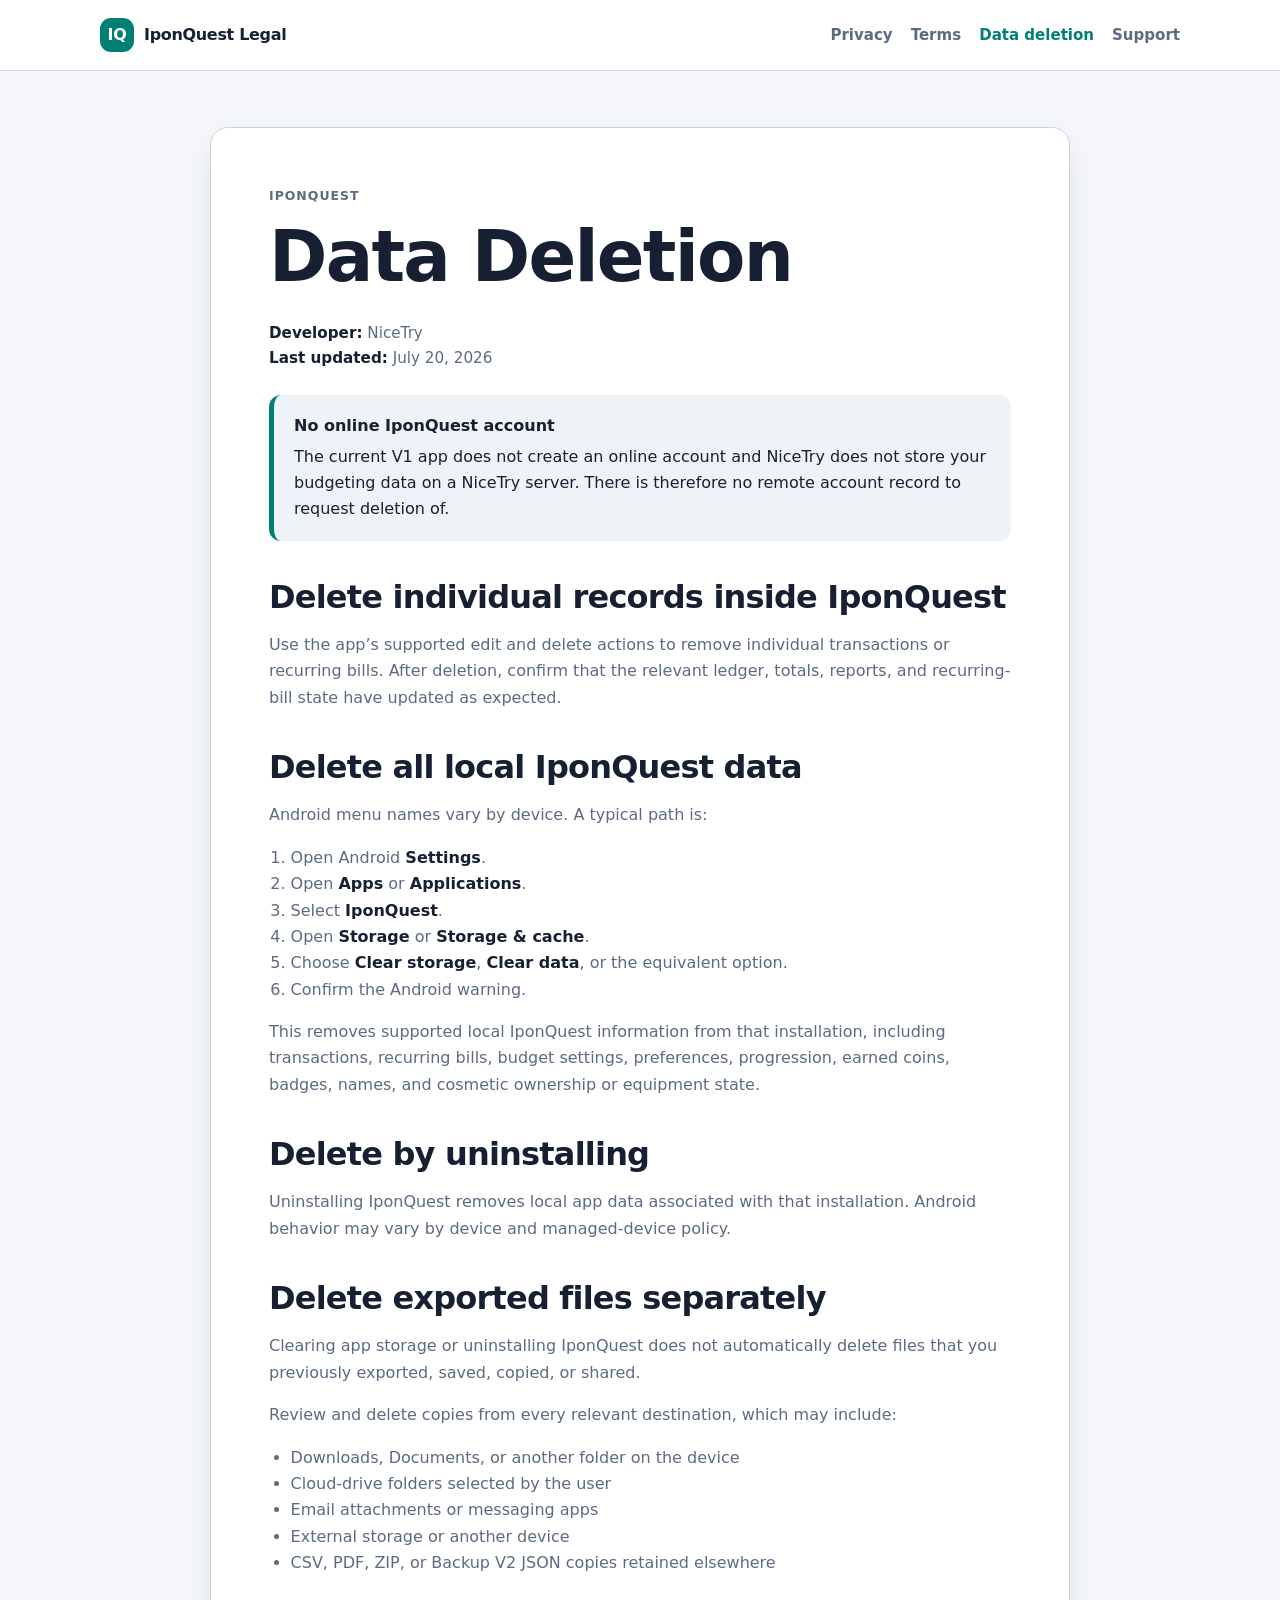
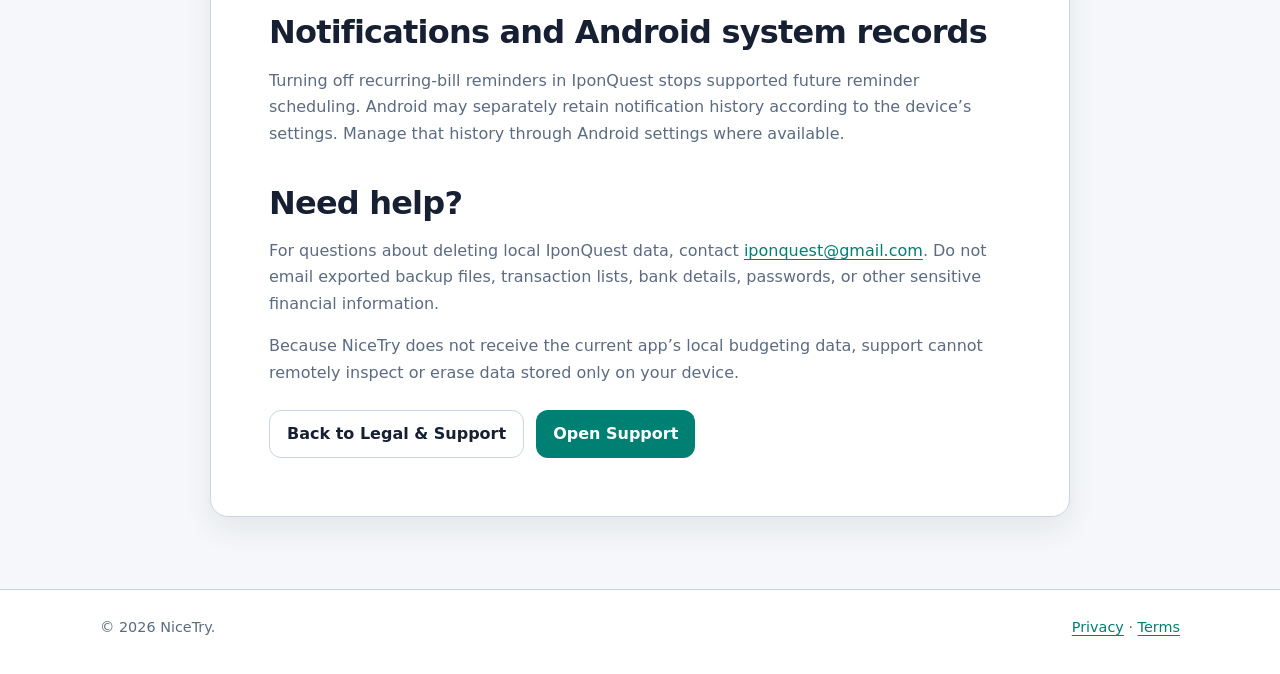
==== data-deletion.html @ 4eb86741 "feat: add IponQuest data deletion instructions" ====
<!doctype html>
<html lang="en">
<head>
  <meta charset="utf-8">
  <meta name="viewport" content="width=device-width, initial-scale=1">
  <meta name="description" content="Data deletion instructions for IponQuest.">
  <title>Data Deletion | IponQuest</title>
  <link rel="stylesheet" href="styles.css">
</head>
<body>
  <a class="skip-link" href="#main">Skip to content</a>
  <header class="site-header">
    <div class="header-inner">
      <a class="brand" href="index.html" aria-label="IponQuest Legal home">
        <span class="brand-mark" aria-hidden="true">IQ</span>
        <span>IponQuest Legal</span>
      </a>
      <nav class="nav" aria-label="Legal and support navigation">
        <a href="privacy.html">Privacy</a>
        <a href="terms.html">Terms</a>
        <a href="data-deletion.html" aria-current="page">Data deletion</a>
        <a href="support.html">Support</a>
      </nav>
    </div>
  </header>

  <main id="main" class="page">
    <article class="document">
      <p class="eyebrow">IponQuest</p>
      <h1>Data Deletion</h1>
      <p class="meta"><strong>Developer:</strong> NiceTry<br><strong>Last updated:</strong> July 20, 2026</p>

      <div class="notice">
        <strong>No online IponQuest account</strong>
        The current V1 app does not create an online account and NiceTry does not store your budgeting data on a NiceTry server. There is therefore no remote account record to request deletion of.
      </div>

      <h2>Delete individual records inside IponQuest</h2>
      <p>Use the app’s supported edit and delete actions to remove individual transactions or recurring bills. After deletion, confirm that the relevant ledger, totals, reports, and recurring-bill state have updated as expected.</p>

      <h2>Delete all local IponQuest data</h2>
      <p>Android menu names vary by device. A typical path is:</p>
      <ol>
        <li>Open Android <strong>Settings</strong>.</li>
        <li>Open <strong>Apps</strong> or <strong>Applications</strong>.</li>
        <li>Select <strong>IponQuest</strong>.</li>
        <li>Open <strong>Storage</strong> or <strong>Storage & cache</strong>.</li>
        <li>Choose <strong>Clear storage</strong>, <strong>Clear data</strong>, or the equivalent option.</li>
        <li>Confirm the Android warning.</li>
      </ol>
      <p>This removes supported local IponQuest information from that installation, including transactions, recurring bills, budget settings, preferences, progression, earned coins, badges, names, and cosmetic ownership or equipment state.</p>

      <h2>Delete by uninstalling</h2>
      <p>Uninstalling IponQuest removes local app data associated with that installation. Android behavior may vary by device and managed-device policy.</p>

      <h2>Delete exported files separately</h2>
      <p>Clearing app storage or uninstalling IponQuest does not automatically delete files that you previously exported, saved, copied, or shared.</p>
      <p>Review and delete copies from every relevant destination, which may include:</p>
      <ul>
        <li>Downloads, Documents, or another folder on the device</li>
        <li>Cloud-drive folders selected by the user</li>
        <li>Email attachments or messaging apps</li>
        <li>External storage or another device</li>
        <li>CSV, PDF, ZIP, or Backup V2 JSON copies retained elsewhere</li>
      </ul>

      <h2>Notifications and Android system records</h2>
      <p>Turning off recurring-bill reminders in IponQuest stops supported future reminder scheduling. Android may separately retain notification history according to the device’s settings. Manage that history through Android settings where available.</p>

      <h2>Need help?</h2>
      <p>For questions about deleting local IponQuest data, contact <a href="mailto:iponquest@gmail.com">iponquest@gmail.com</a>. Do not email exported backup files, transaction lists, bank details, passwords, or other sensitive financial information.</p>
      <p>Because NiceTry does not receive the current app’s local budgeting data, support cannot remotely inspect or erase data stored only on your device.</p>

      <div class="button-row">
        <a class="button secondary" href="index.html">Back to Legal & Support</a>
        <a class="button" href="support.html">Open Support</a>
      </div>
    </article>
  </main>

  <footer class="site-footer">
    <div class="footer-inner">
      <span>© 2026 NiceTry.</span>
      <span><a href="privacy.html">Privacy</a> · <a href="terms.html">Terms</a></span>
    </div>
  </footer>
</body>
</html>
---- styles.css ----
:root {
  color-scheme: light dark;
  --bg: #f5f7fa;
  --surface: #ffffff;
  --surface-soft: #eef3f7;
  --text: #172033;
  --muted: #5c6b82;
  --line: #cbd5e1;
  --accent: #007f73;
  --accent-strong: #00665d;
  --gold: #b77900;
  --focus: #0b84f3;
  --shadow: 0 12px 30px rgba(23, 32, 51, 0.08);
  --radius: 18px;
}

* {
  box-sizing: border-box;
}

html {
  scroll-behavior: smooth;
}

body {
  margin: 0;
  background: var(--bg);
  color: var(--text);
  font-family: Inter, ui-sans-serif, system-ui, -apple-system, BlinkMacSystemFont, "Segoe UI", sans-serif;
  font-size: 16px;
  line-height: 1.65;
}

a {
  color: var(--accent);
  text-underline-offset: 0.18em;
}

a:hover {
  color: var(--accent-strong);
}

a:focus-visible,
button:focus-visible {
  outline: 3px solid var(--focus);
  outline-offset: 3px;
  border-radius: 6px;
}

.site-header {
  border-bottom: 1px solid var(--line);
  background: color-mix(in srgb, var(--surface) 92%, transparent);
  position: sticky;
  top: 0;
  z-index: 10;
  backdrop-filter: blur(14px);
}

.header-inner,
.page,
.footer-inner {
  width: min(1080px, calc(100% - 32px));
  margin: 0 auto;
}

.header-inner {
  min-height: 70px;
  display: flex;
  align-items: center;
  justify-content: space-between;
  gap: 24px;
}

.brand {
  display: inline-flex;
  align-items: center;
  gap: 10px;
  color: var(--text);
  font-weight: 800;
  text-decoration: none;
  letter-spacing: -0.02em;
}

.brand-mark {
  width: 34px;
  height: 34px;
  display: grid;
  place-items: center;
  border-radius: 11px;
  background: var(--accent);
  color: #ffffff;
  font-weight: 900;
}

.nav {
  display: flex;
  flex-wrap: wrap;
  justify-content: flex-end;
  gap: 8px 18px;
}

.nav a {
  color: var(--muted);
  font-size: 0.94rem;
  font-weight: 700;
  text-decoration: none;
}

.nav a[aria-current="page"] {
  color: var(--accent);
}

.page {
  padding: 56px 0 72px;
}

.hero {
  padding: clamp(28px, 6vw, 64px);
  border: 1px solid var(--line);
  border-radius: 28px;
  background:
    radial-gradient(circle at top right, color-mix(in srgb, var(--accent) 18%, transparent), transparent 36%),
    var(--surface);
  box-shadow: var(--shadow);
}

.eyebrow {
  margin: 0 0 8px;
  color: var(--gold);
  font-weight: 800;
  letter-spacing: 0.08em;
  text-transform: uppercase;
  font-size: 0.78rem;
}

h1,
h2,
h3 {
  line-height: 1.2;
  letter-spacing: -0.025em;
}

h1 {
  margin: 0;
  font-size: clamp(2.15rem, 7vw, 4.4rem);
}

h2 {
  margin: 2.3rem 0 0.7rem;
  font-size: clamp(1.45rem, 3vw, 2rem);
}

h3 {
  margin: 1.55rem 0 0.45rem;
  font-size: 1.15rem;
}

.lead {
  max-width: 760px;
  margin: 18px 0 0;
  color: var(--muted);
  font-size: clamp(1.05rem, 2vw, 1.23rem);
}

.meta {
  margin-top: 22px;
  color: var(--muted);
  font-size: 0.95rem;
}

.grid {
  display: grid;
  grid-template-columns: repeat(2, minmax(0, 1fr));
  gap: 18px;
  margin-top: 28px;
}

.card,
.document {
  border: 1px solid var(--line);
  border-radius: var(--radius);
  background: var(--surface);
  box-shadow: var(--shadow);
}

.card {
  padding: 24px;
}

.card h2,
.card h3 {
  margin-top: 0;
}

.card p:last-child {
  margin-bottom: 0;
}

.card-link {
  display: inline-block;
  margin-top: 6px;
  font-weight: 800;
}

.document {
  max-width: 860px;
  margin: 0 auto;
  padding: clamp(24px, 5vw, 58px);
}

.document > :first-child {
  margin-top: 0;
}

.document p,
.document li {
  color: var(--muted);
}

.document strong,
.document h1,
.document h2,
.document h3 {
  color: var(--text);
}

.document ul,
.document ol {
  padding-left: 1.35rem;
}

.notice {
  margin: 24px 0;
  padding: 18px 20px;
  border-left: 5px solid var(--accent);
  border-radius: 12px;
  background: var(--surface-soft);
}

.notice strong {
  display: block;
  margin-bottom: 4px;
}

.button-row {
  display: flex;
  flex-wrap: wrap;
  gap: 12px;
  margin-top: 24px;
}

.button {
  display: inline-flex;
  align-items: center;
  justify-content: center;
  min-height: 46px;
  padding: 10px 17px;
  border-radius: 12px;
  background: var(--accent);
  color: #ffffff;
  font-weight: 800;
  text-decoration: none;
}

.button:hover {
  background: var(--accent-strong);
  color: #ffffff;
}

.button.secondary {
  border: 1px solid var(--line);
  background: var(--surface);
  color: var(--text);
}

.site-footer {
  border-top: 1px solid var(--line);
  background: var(--surface);
}

.footer-inner {
  padding: 26px 0 34px;
  color: var(--muted);
  font-size: 0.9rem;
  display: flex;
  flex-wrap: wrap;
  justify-content: space-between;
  gap: 10px 24px;
}

.skip-link {
  position: fixed;
  left: 14px;
  top: 14px;
  z-index: 100;
  transform: translateY(-180%);
  padding: 10px 14px;
  border-radius: 10px;
  background: var(--text);
  color: var(--surface);
  font-weight: 800;
}

.skip-link:focus {
  transform: translateY(0);
}

@media (max-width: 760px) {
  .header-inner {
    align-items: flex-start;
    flex-direction: column;
    padding: 14px 0;
    gap: 10px;
  }

  .nav {
    justify-content: flex-start;
  }

  .page {
    padding-top: 30px;
  }

  .grid {
    grid-template-columns: 1fr;
  }
}

@media (prefers-color-scheme: dark) {
  :root {
    --bg: #08131f;
    --surface: #0f1e2c;
    --surface-soft: #15283a;
    --text: #edf4fb;
    --muted: #b5c2d1;
    --line: #31465b;
    --accent: #55d8c7;
    --accent-strong: #82e8db;
    --gold: #ffc44d;
    --focus: #78b8ff;
    --shadow: 0 14px 34px rgba(0, 0, 0, 0.26);
  }
}
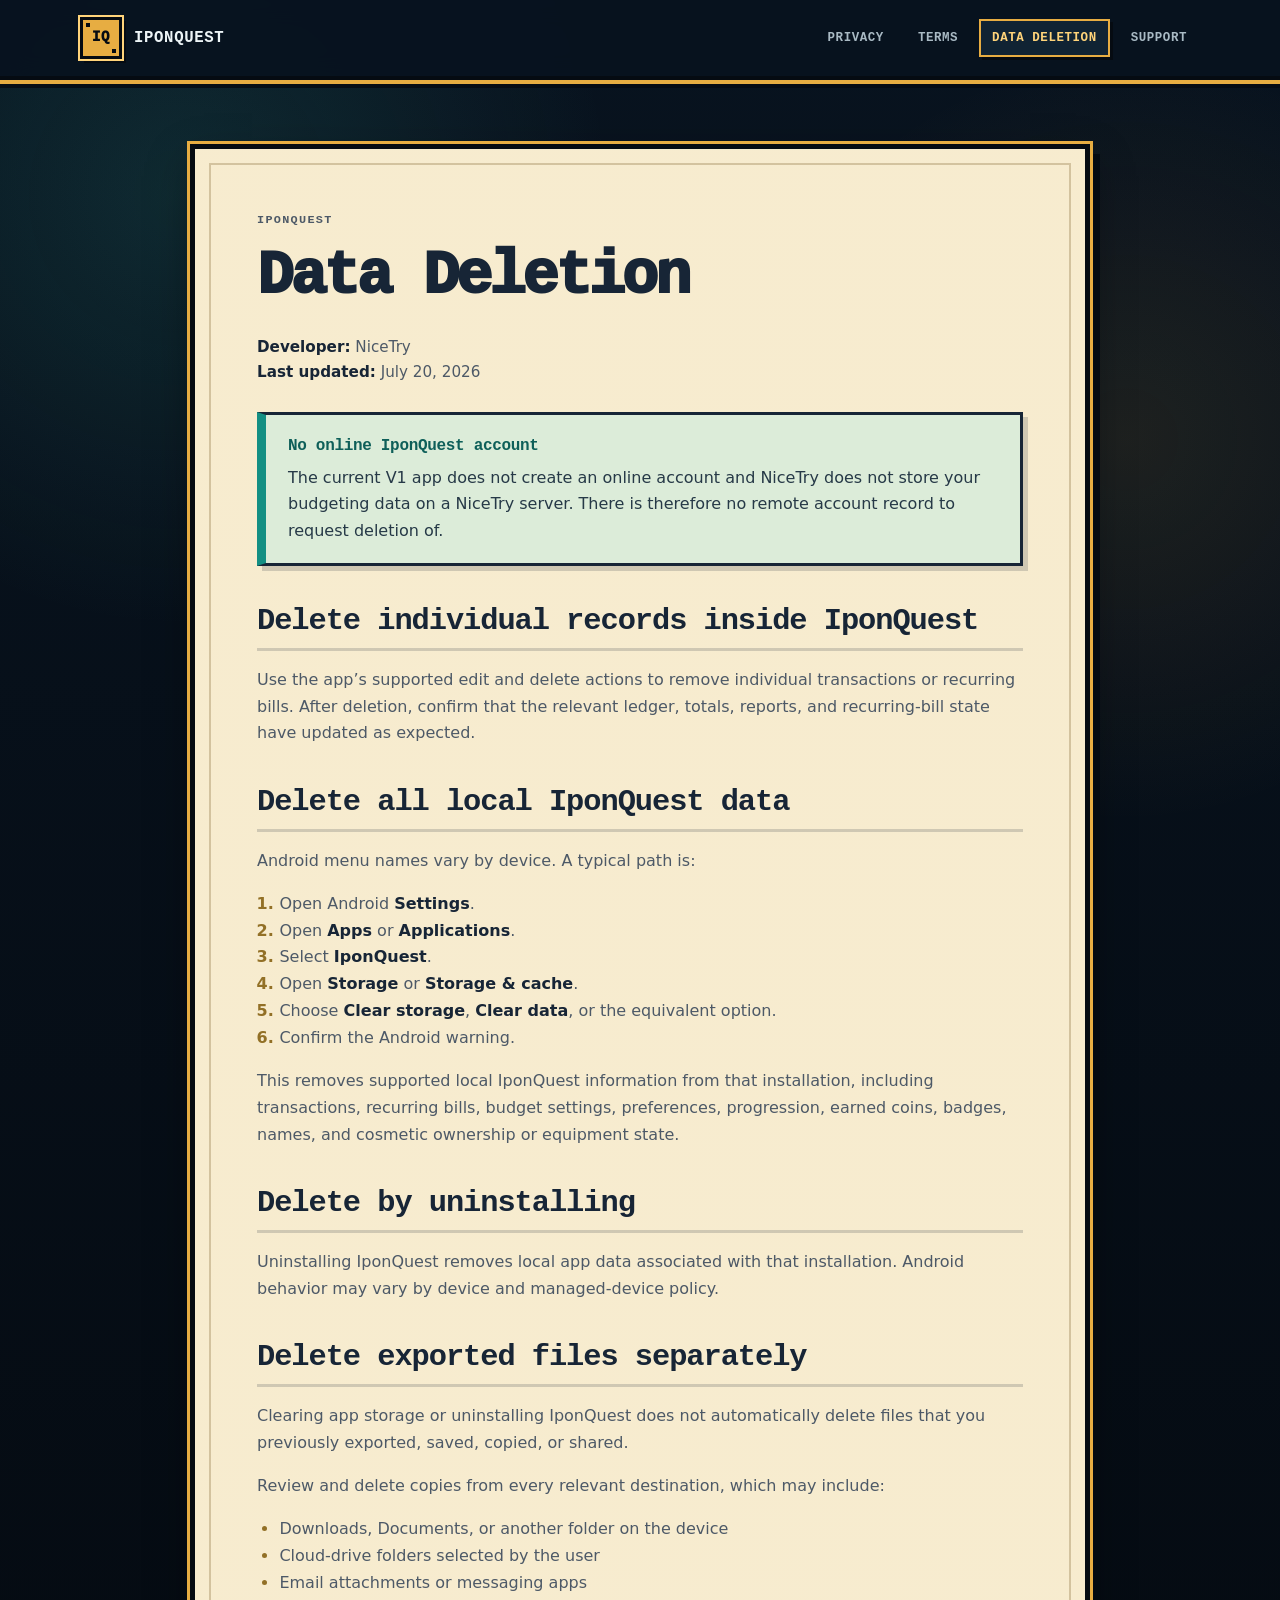
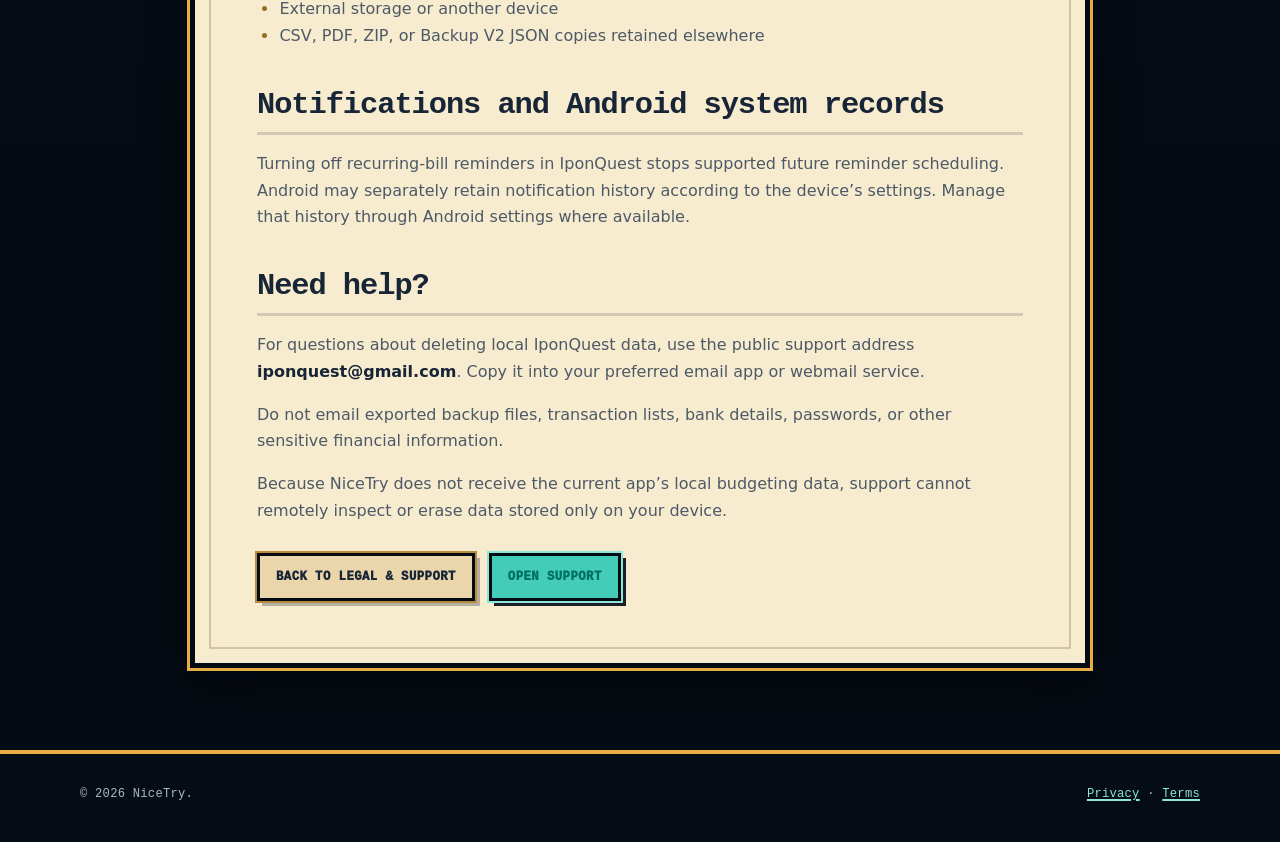
==== commit ad8beae5: "fix: show browser-safe deletion support contact" ====
--- a/data-deletion.html
+++ b/data-deletion.html
@@ -11,9 +11,9 @@
   <a class="skip-link" href="#main">Skip to content</a>
   <header class="site-header">
     <div class="header-inner">
-      <a class="brand" href="index.html" aria-label="IponQuest Legal home">
+      <a class="brand" href="index.html" aria-label="IponQuest home">
         <span class="brand-mark" aria-hidden="true">IQ</span>
-        <span>IponQuest Legal</span>
+        <span>IponQuest</span>
       </a>
       <nav class="nav" aria-label="Legal and support navigation">
         <a href="privacy.html">Privacy</a>
@@ -68,7 +68,8 @@
       <p>Turning off recurring-bill reminders in IponQuest stops supported future reminder scheduling. Android may separately retain notification history according to the device’s settings. Manage that history through Android settings where available.</p>
 
       <h2>Need help?</h2>
-      <p>For questions about deleting local IponQuest data, contact <a href="mailto:iponquest@gmail.com">iponquest@gmail.com</a>. Do not email exported backup files, transaction lists, bank details, passwords, or other sensitive financial information.</p>
+      <p>For questions about deleting local IponQuest data, use the public support address <strong>iponquest@gmail.com</strong>. Copy it into your preferred email app or webmail service.</p>
+      <p>Do not email exported backup files, transaction lists, bank details, passwords, or other sensitive financial information.</p>
       <p>Because NiceTry does not receive the current app’s local budgeting data, support cannot remotely inspect or erase data stored only on your device.</p>
 
       <div class="button-row">
@@ -85,4 +86,4 @@
     </div>
   </footer>
 </body>
-</html>
+</html>
--- a/styles.css
+++ b/styles.css
@@ -1,17 +1,28 @@
 :root {
-  color-scheme: light dark;
-  --bg: #f5f7fa;
-  --surface: #ffffff;
-  --surface-soft: #eef3f7;
-  --text: #172033;
-  --muted: #5c6b82;
-  --line: #cbd5e1;
-  --accent: #007f73;
-  --accent-strong: #00665d;
-  --gold: #b77900;
-  --focus: #0b84f3;
-  --shadow: 0 12px 30px rgba(23, 32, 51, 0.08);
-  --radius: 18px;
+  color-scheme: dark;
+  --night-950: #050b12;
+  --night-900: #08131f;
+  --night-850: #0b1926;
+  --night-800: #102333;
+  --night-750: #173247;
+  --teal-500: #43cdb8;
+  --teal-300: #8be6d8;
+  --gold-500: #e7ad42;
+  --gold-300: #ffd47a;
+  --coral-500: #ef7d6d;
+  --blue-400: #76aef2;
+  --paper-100: #f6e9c8;
+  --paper-200: #ead6aa;
+  --paper-ink: #172536;
+  --paper-muted: #4d5967;
+  --text: #edf5f7;
+  --muted: #a9bac4;
+  --line: #2c4a5e;
+  --focus: #91c6ff;
+  --shadow-deep: 10px 10px 0 rgba(2, 8, 13, 0.78);
+  --shadow-soft: 0 18px 40px rgba(0, 0, 0, 0.34);
+  --pixel-font: ui-monospace, "Cascadia Mono", "SFMono-Regular", Menlo, Monaco, Consolas, "Liberation Mono", monospace;
+  --body-font: Inter, ui-sans-serif, system-ui, -apple-system, BlinkMacSystemFont, "Segoe UI", sans-serif;
 }
 
 * {
@@ -20,51 +31,83 @@
 
 html {
   scroll-behavior: smooth;
+  background: var(--night-950);
 }
 
 body {
+  min-height: 100vh;
   margin: 0;
-  background: var(--bg);
+  overflow-x: hidden;
+  background:
+    radial-gradient(circle at 14% 8%, rgba(67, 205, 184, 0.13), transparent 27rem),
+    radial-gradient(circle at 88% 18%, rgba(231, 173, 66, 0.10), transparent 24rem),
+    linear-gradient(180deg, var(--night-900), var(--night-950) 72%);
   color: var(--text);
-  font-family: Inter, ui-sans-serif, system-ui, -apple-system, BlinkMacSystemFont, "Segoe UI", sans-serif;
+  font-family: var(--body-font);
   font-size: 16px;
-  line-height: 1.65;
+  line-height: 1.68;
+}
+
+body::before {
+  content: "";
+  position: fixed;
+  inset: 0;
+  z-index: -2;
+  pointer-events: none;
+  background-image:
+    linear-gradient(rgba(139, 230, 216, 0.025) 1px, transparent 1px),
+    linear-gradient(90deg, rgba(139, 230, 216, 0.025) 1px, transparent 1px);
+  background-size: 24px 24px;
+  mask-image: linear-gradient(to bottom, #000 0%, transparent 78%);
+}
+
+body::after {
+  content: "";
+  position: fixed;
+  inset: 0;
+  z-index: -1;
+  pointer-events: none;
+  opacity: 0.28;
+  background:
+    linear-gradient(90deg, transparent 0 6%, rgba(255, 212, 122, 0.3) 6% 6.3%, transparent 6.3% 100%) 0 8% / 318px 176px repeat,
+    linear-gradient(90deg, transparent 0 72%, rgba(139, 230, 216, 0.26) 72% 72.3%, transparent 72.3% 100%) 0 0 / 420px 212px repeat;
 }
 
 a {
-  color: var(--accent);
-  text-underline-offset: 0.18em;
+  color: var(--teal-300);
+  text-underline-offset: 0.2em;
+  text-decoration-thickness: 2px;
 }
 
 a:hover {
-  color: var(--accent-strong);
+  color: var(--gold-300);
 }
 
 a:focus-visible,
 button:focus-visible {
   outline: 3px solid var(--focus);
-  outline-offset: 3px;
-  border-radius: 6px;
+  outline-offset: 4px;
 }
 
 .site-header {
-  border-bottom: 1px solid var(--line);
-  background: color-mix(in srgb, var(--surface) 92%, transparent);
   position: sticky;
   top: 0;
-  z-index: 10;
-  backdrop-filter: blur(14px);
+  z-index: 20;
+  border-bottom: 4px solid var(--night-950);
+  background: rgba(8, 19, 31, 0.94);
+  box-shadow: 0 4px 0 var(--gold-500), 0 8px 0 rgba(5, 11, 18, 0.8);
+  backdrop-filter: blur(12px);
 }
 
 .header-inner,
 .page,
 .footer-inner {
-  width: min(1080px, calc(100% - 32px));
+  width: min(1120px, calc(100% - 32px));
   margin: 0 auto;
 }
 
 .header-inner {
-  min-height: 70px;
+  min-height: 76px;
   display: flex;
   align-items: center;
   justify-content: space-between;
@@ -74,138 +117,445 @@
 .brand {
   display: inline-flex;
   align-items: center;
-  gap: 10px;
+  gap: 12px;
   color: var(--text);
-  font-weight: 800;
+  font-family: var(--pixel-font);
+  font-size: 0.98rem;
+  font-weight: 900;
+  letter-spacing: 0.04em;
   text-decoration: none;
-  letter-spacing: -0.02em;
+  text-transform: uppercase;
+}
+
+.brand:hover {
+  color: var(--gold-300);
 }
 
 .brand-mark {
-  width: 34px;
-  height: 34px;
+  position: relative;
+  width: 42px;
+  height: 42px;
   display: grid;
   place-items: center;
-  border-radius: 11px;
-  background: var(--accent);
-  color: #ffffff;
-  font-weight: 900;
+  border: 3px solid var(--night-950);
+  background: var(--gold-500);
+  color: var(--night-950);
+  font-family: var(--pixel-font);
+  font-size: 0.88rem;
+  font-weight: 1000;
+  box-shadow:
+    0 0 0 2px var(--gold-300),
+    4px 4px 0 var(--night-950);
+}
+
+.brand-mark::before,
+.brand-mark::after {
+  content: "";
+  position: absolute;
+  width: 4px;
+  height: 4px;
+  background: var(--night-950);
+}
+
+.brand-mark::before {
+  left: 3px;
+  top: 3px;
+}
+
+.brand-mark::after {
+  right: 3px;
+  bottom: 3px;
 }
 
 .nav {
   display: flex;
   flex-wrap: wrap;
   justify-content: flex-end;
-  gap: 8px 18px;
+  gap: 8px;
 }
 
 .nav a {
+  min-height: 38px;
+  display: inline-flex;
+  align-items: center;
+  padding: 7px 11px;
+  border: 2px solid transparent;
   color: var(--muted);
-  font-size: 0.94rem;
-  font-weight: 700;
+  font-family: var(--pixel-font);
+  font-size: 0.78rem;
+  font-weight: 800;
+  letter-spacing: 0.045em;
   text-decoration: none;
-}
-
+  text-transform: uppercase;
+}
+
+.nav a:hover,
 .nav a[aria-current="page"] {
-  color: var(--accent);
+  border-color: var(--gold-500);
+  background: var(--night-800);
+  color: var(--gold-300);
+  box-shadow: 3px 3px 0 var(--night-950);
 }
 
 .page {
-  padding: 56px 0 72px;
+  padding: 64px 0 82px;
 }
 
 .hero {
-  padding: clamp(28px, 6vw, 64px);
-  border: 1px solid var(--line);
-  border-radius: 28px;
+  position: relative;
+  overflow: hidden;
+  padding: clamp(32px, 6vw, 70px);
+  border: 4px solid var(--night-950);
   background:
-    radial-gradient(circle at top right, color-mix(in srgb, var(--accent) 18%, transparent), transparent 36%),
-    var(--surface);
-  box-shadow: var(--shadow);
+    linear-gradient(135deg, rgba(67, 205, 184, 0.12), transparent 42%),
+    linear-gradient(180deg, var(--night-750), var(--night-850));
+  box-shadow:
+    0 0 0 3px var(--gold-500),
+    var(--shadow-deep),
+    var(--shadow-soft);
+}
+
+.hero::before {
+  content: "";
+  position: absolute;
+  right: -58px;
+  top: -66px;
+  width: 220px;
+  height: 220px;
+  border: 20px solid rgba(231, 173, 66, 0.12);
+  transform: rotate(45deg);
+  box-shadow:
+    0 0 0 14px rgba(67, 205, 184, 0.06),
+    0 0 0 30px rgba(231, 173, 66, 0.05);
+}
+
+.hero::after {
+  content: "";
+  position: absolute;
+  inset: 12px;
+  border: 1px dashed rgba(255, 212, 122, 0.36);
+  pointer-events: none;
+}
+
+.guild-kicker {
+  position: relative;
+  z-index: 1;
+  display: inline-flex;
+  align-items: center;
+  gap: 10px;
+  margin-bottom: 18px;
+  color: var(--gold-300);
+  font-family: var(--pixel-font);
+  font-size: 0.77rem;
+  font-weight: 900;
+  letter-spacing: 0.11em;
+  text-transform: uppercase;
+}
+
+.coin-sprite {
+  width: 26px;
+  height: 26px;
+  display: grid;
+  place-items: center;
+  border: 3px solid var(--night-950);
+  background: var(--gold-500);
+  color: var(--night-950);
+  font-family: var(--pixel-font);
+  font-weight: 1000;
+  box-shadow: 3px 3px 0 rgba(5, 11, 18, 0.9);
 }
 
 .eyebrow {
-  margin: 0 0 8px;
-  color: var(--gold);
-  font-weight: 800;
-  letter-spacing: 0.08em;
+  margin: 0 0 10px;
+  color: var(--gold-300);
+  font-family: var(--pixel-font);
+  font-size: 0.74rem;
+  font-weight: 900;
+  letter-spacing: 0.11em;
   text-transform: uppercase;
-  font-size: 0.78rem;
 }
 
 h1,
 h2,
 h3 {
-  line-height: 1.2;
+  line-height: 1.18;
+}
+
+h1 {
+  position: relative;
+  z-index: 1;
+  margin: 0;
+  max-width: 820px;
+  color: var(--text);
+  font-family: var(--pixel-font);
+  font-size: clamp(2.15rem, 6.8vw, 4.65rem);
+  font-weight: 1000;
+  letter-spacing: -0.055em;
+  text-shadow: 4px 4px 0 var(--night-950);
+}
+
+h2 {
+  margin: 2.35rem 0 0.72rem;
+  font-family: var(--pixel-font);
+  font-size: clamp(1.35rem, 3vw, 1.9rem);
+  letter-spacing: -0.035em;
+}
+
+h3 {
+  margin: 1.6rem 0 0.48rem;
+  font-family: var(--pixel-font);
+  font-size: 1.08rem;
   letter-spacing: -0.025em;
 }
 
-h1 {
-  margin: 0;
-  font-size: clamp(2.15rem, 7vw, 4.4rem);
-}
-
-h2 {
-  margin: 2.3rem 0 0.7rem;
-  font-size: clamp(1.45rem, 3vw, 2rem);
-}
-
-h3 {
-  margin: 1.55rem 0 0.45rem;
-  font-size: 1.15rem;
-}
-
 .lead {
-  max-width: 760px;
+  position: relative;
+  z-index: 1;
+  max-width: 770px;
   margin: 18px 0 0;
-  color: var(--muted);
-  font-size: clamp(1.05rem, 2vw, 1.23rem);
+  color: #c6d4da;
+  font-size: clamp(1.05rem, 2vw, 1.25rem);
 }
 
 .meta {
+  position: relative;
+  z-index: 1;
   margin-top: 22px;
   color: var(--muted);
   font-size: 0.95rem;
 }
 
+.status-strip {
+  position: relative;
+  z-index: 1;
+  display: grid;
+  grid-template-columns: repeat(3, minmax(0, 1fr));
+  gap: 10px;
+  max-width: 760px;
+  margin-top: 26px;
+}
+
+.status-item {
+  min-height: 74px;
+  padding: 12px 14px;
+  border: 3px solid var(--night-950);
+  background: rgba(5, 11, 18, 0.58);
+  box-shadow: 4px 4px 0 rgba(5, 11, 18, 0.82);
+}
+
+.status-label {
+  display: block;
+  margin-bottom: 3px;
+  color: var(--muted);
+  font-family: var(--pixel-font);
+  font-size: 0.66rem;
+  font-weight: 900;
+  letter-spacing: 0.1em;
+  text-transform: uppercase;
+}
+
+.status-item strong {
+  color: var(--teal-300);
+  font-family: var(--pixel-font);
+  font-size: 0.92rem;
+  letter-spacing: 0.04em;
+}
+
 .grid {
   display: grid;
   grid-template-columns: repeat(2, minmax(0, 1fr));
-  gap: 18px;
-  margin-top: 28px;
-}
-
-.card,
-.document {
-  border: 1px solid var(--line);
-  border-radius: var(--radius);
-  background: var(--surface);
-  box-shadow: var(--shadow);
+  gap: 22px;
+  margin-top: 34px;
 }
 
 .card {
-  padding: 24px;
-}
-
-.card h2,
-.card h3 {
-  margin-top: 0;
+  position: relative;
+  min-height: 250px;
+  overflow: hidden;
+  padding: 28px;
+  border: 4px solid var(--night-950);
+  background: linear-gradient(180deg, var(--night-800), var(--night-850));
+  box-shadow:
+    0 0 0 2px var(--line),
+    8px 8px 0 rgba(4, 10, 16, 0.86);
+  transition: transform 140ms ease, border-color 140ms ease, box-shadow 140ms ease;
+}
+
+.card::after {
+  content: "";
+  position: absolute;
+  inset: 10px;
+  border: 1px solid rgba(139, 230, 216, 0.12);
+  pointer-events: none;
+}
+
+.card:hover {
+  transform: translate(-2px, -2px);
+  border-color: var(--gold-500);
+  box-shadow:
+    0 0 0 2px var(--gold-300),
+    11px 11px 0 rgba(4, 10, 16, 0.9);
+}
+
+.card h2 {
+  position: relative;
+  z-index: 1;
+  margin: 18px 0 10px;
+  color: var(--text);
+  font-size: 1.32rem;
+}
+
+.card p {
+  position: relative;
+  z-index: 1;
+  color: var(--muted);
 }
 
 .card p:last-child {
   margin-bottom: 0;
 }
 
+.card-glyph {
+  position: relative;
+  z-index: 1;
+  width: 52px;
+  height: 52px;
+  display: inline-grid;
+  place-items: center;
+  border: 3px solid var(--night-950);
+  background: var(--gold-500);
+  box-shadow:
+    0 0 0 2px var(--gold-300),
+    4px 4px 0 var(--night-950);
+}
+
+.card-glyph::before,
+.card-glyph::after {
+  content: "";
+  position: absolute;
+}
+
+.glyph-shield::before {
+  width: 22px;
+  height: 27px;
+  background: var(--night-800);
+  clip-path: polygon(50% 0, 100% 18%, 87% 76%, 50% 100%, 13% 76%, 0 18%);
+}
+
+.glyph-shield::after {
+  width: 8px;
+  height: 13px;
+  border-right: 4px solid var(--teal-300);
+  border-bottom: 4px solid var(--teal-300);
+  transform: translateY(-2px) rotate(45deg);
+}
+
+.glyph-scroll::before {
+  width: 25px;
+  height: 29px;
+  border: 3px solid var(--night-800);
+  background: var(--paper-100);
+  box-shadow: inset 0 -5px 0 var(--paper-200);
+}
+
+.glyph-scroll::after {
+  width: 13px;
+  height: 3px;
+  background: var(--night-800);
+  box-shadow: 0 7px 0 var(--night-800), 0 14px 0 var(--night-800);
+}
+
+.glyph-delete::before {
+  width: 24px;
+  height: 22px;
+  border: 3px solid var(--night-800);
+  border-top: 0;
+  background: var(--coral-500);
+  box-shadow: inset 0 -5px 0 rgba(5, 11, 18, 0.22);
+}
+
+.glyph-delete::after {
+  width: 28px;
+  height: 5px;
+  top: 12px;
+  background: var(--night-800);
+  box-shadow: 8px -7px 0 -1px var(--night-800);
+}
+
+.glyph-support::before {
+  width: 25px;
+  height: 20px;
+  border: 3px solid var(--night-800);
+  background: var(--blue-400);
+}
+
+.glyph-support::after {
+  left: 14px;
+  bottom: 10px;
+  width: 8px;
+  height: 8px;
+  border-left: 3px solid var(--night-800);
+  border-bottom: 3px solid var(--night-800);
+  transform: skewY(-35deg);
+}
+
 .card-link {
-  display: inline-block;
-  margin-top: 6px;
-  font-weight: 800;
+  position: relative;
+  z-index: 1;
+  display: inline-flex;
+  align-items: center;
+  min-height: 38px;
+  margin-top: 8px;
+  padding: 5px 10px;
+  border: 2px solid var(--teal-500);
+  color: var(--teal-300);
+  font-family: var(--pixel-font);
+  font-size: 0.76rem;
+  font-weight: 900;
+  letter-spacing: 0.045em;
+  text-decoration: none;
+  text-transform: uppercase;
+}
+
+.card-link::after {
+  content: "▶";
+  margin-left: 8px;
+  font-size: 0.7em;
+}
+
+.card-link:hover {
+  border-color: var(--gold-500);
+  background: var(--gold-500);
+  color: var(--night-950);
 }
 
 .document {
-  max-width: 860px;
+  position: relative;
+  max-width: 900px;
   margin: 0 auto;
-  padding: clamp(24px, 5vw, 58px);
+  padding: clamp(28px, 5vw, 62px);
+  border: 5px solid var(--night-950);
+  background:
+    linear-gradient(rgba(255, 255, 255, 0.12), rgba(255, 255, 255, 0.12)),
+    var(--paper-100);
+  color: var(--paper-ink);
+  box-shadow:
+    0 0 0 3px var(--gold-500),
+    10px 10px 0 rgba(4, 10, 16, 0.88),
+    var(--shadow-soft);
+}
+
+.document::before {
+  content: "";
+  position: absolute;
+  inset: 14px;
+  border: 2px solid rgba(120, 87, 35, 0.28);
+  pointer-events: none;
+}
+
+.document > * {
+  position: relative;
+  z-index: 1;
 }
 
 .document > :first-child {
@@ -214,78 +564,160 @@
 
 .document p,
 .document li {
-  color: var(--muted);
+  color: var(--paper-muted);
+}
+
+.document a {
+  color: #006f68;
+}
+
+.document a:hover {
+  color: #8b4f00;
 }
 
 .document strong,
 .document h1,
 .document h2,
 .document h3 {
-  color: var(--text);
+  color: var(--paper-ink);
+  text-shadow: none;
+}
+
+.document h1 {
+  font-size: clamp(2rem, 5.5vw, 3.8rem);
+}
+
+.document h2 {
+  padding-bottom: 8px;
+  border-bottom: 3px solid rgba(23, 37, 54, 0.18);
 }
 
 .document ul,
 .document ol {
-  padding-left: 1.35rem;
+  padding-left: 1.4rem;
+}
+
+.document li::marker {
+  color: #927026;
+  font-weight: 900;
+}
+
+.posture-panel {
+  max-width: none;
+  margin-top: 34px;
+  background:
+    linear-gradient(135deg, rgba(139, 230, 216, 0.08), transparent 36%),
+    var(--night-800);
+  color: var(--text);
+  box-shadow:
+    0 0 0 2px var(--line),
+    8px 8px 0 rgba(4, 10, 16, 0.86);
+}
+
+.posture-panel::before {
+  border-color: rgba(139, 230, 216, 0.16);
+}
+
+.posture-panel h2,
+.posture-panel strong {
+  color: var(--gold-300);
+}
+
+.posture-panel p,
+.posture-panel li {
+  color: var(--muted);
 }
 
 .notice {
-  margin: 24px 0;
-  padding: 18px 20px;
-  border-left: 5px solid var(--accent);
-  border-radius: 12px;
-  background: var(--surface-soft);
+  margin: 26px 0;
+  padding: 18px 20px 18px 22px;
+  border: 3px solid var(--paper-ink);
+  border-left: 9px solid #138f83;
+  background: #dcecd9;
+  color: #263947;
+  box-shadow: 5px 5px 0 rgba(23, 37, 54, 0.18);
 }
 
 .notice strong {
   display: block;
-  margin-bottom: 4px;
+  margin-bottom: 5px;
+  color: #0e5f59;
+  font-family: var(--pixel-font);
+  letter-spacing: -0.02em;
 }
 
 .button-row {
+  position: relative;
+  z-index: 1;
   display: flex;
   flex-wrap: wrap;
-  gap: 12px;
-  margin-top: 24px;
+  gap: 14px;
+  margin-top: 28px;
 }
 
 .button {
+  min-height: 48px;
   display: inline-flex;
   align-items: center;
   justify-content: center;
-  min-height: 46px;
-  padding: 10px 17px;
-  border-radius: 12px;
-  background: var(--accent);
-  color: #ffffff;
-  font-weight: 800;
+  padding: 10px 16px;
+  border: 3px solid var(--night-950);
+  background: var(--teal-500);
+  color: var(--night-950);
+  font-family: var(--pixel-font);
+  font-size: 0.77rem;
+  font-weight: 1000;
+  letter-spacing: 0.035em;
+  text-align: center;
   text-decoration: none;
+  text-transform: uppercase;
+  box-shadow:
+    0 0 0 2px var(--teal-300),
+    5px 5px 0 rgba(5, 11, 18, 0.9);
 }
 
 .button:hover {
-  background: var(--accent-strong);
-  color: #ffffff;
+  transform: translate(-1px, -1px);
+  background: var(--gold-500);
+  color: var(--night-950);
+  box-shadow:
+    0 0 0 2px var(--gold-300),
+    7px 7px 0 rgba(5, 11, 18, 0.9);
 }
 
 .button.secondary {
-  border: 1px solid var(--line);
-  background: var(--surface);
+  border-color: var(--night-950);
+  background: var(--night-750);
   color: var(--text);
+  box-shadow:
+    0 0 0 2px var(--line),
+    5px 5px 0 rgba(5, 11, 18, 0.9);
+}
+
+.document .button.secondary {
+  background: var(--paper-200);
+  color: var(--paper-ink);
+  box-shadow:
+    0 0 0 2px #b68b3e,
+    5px 5px 0 rgba(23, 37, 54, 0.3);
 }
 
 .site-footer {
-  border-top: 1px solid var(--line);
-  background: var(--surface);
+  border-top: 4px solid var(--gold-500);
+  background: #050c13;
+  box-shadow: inset 0 4px 0 var(--night-950);
 }
 
 .footer-inner {
-  padding: 26px 0 34px;
-  color: var(--muted);
-  font-size: 0.9rem;
+  padding: 30px 0 38px;
   display: flex;
   flex-wrap: wrap;
   justify-content: space-between;
-  gap: 10px 24px;
+  gap: 12px 24px;
+  color: var(--muted);
+  font-family: var(--pixel-font);
+  font-size: 0.76rem;
+  letter-spacing: 0.02em;
 }
 
 .skip-link {
@@ -293,51 +725,111 @@
   left: 14px;
   top: 14px;
   z-index: 100;
-  transform: translateY(-180%);
+  transform: translateY(-190%);
   padding: 10px 14px;
-  border-radius: 10px;
-  background: var(--text);
-  color: var(--surface);
-  font-weight: 800;
+  border: 3px solid var(--gold-300);
+  background: var(--night-950);
+  color: var(--gold-300);
+  font-family: var(--pixel-font);
+  font-weight: 900;
 }
 
 .skip-link:focus {
   transform: translateY(0);
 }
 
-@media (max-width: 760px) {
+@media (max-width: 800px) {
   .header-inner {
     align-items: flex-start;
     flex-direction: column;
-    padding: 14px 0;
-    gap: 10px;
+    padding: 15px 0 17px;
+    gap: 12px;
   }
 
   .nav {
+    width: 100%;
     justify-content: flex-start;
   }
 
+  .nav a {
+    flex: 1 1 auto;
+    justify-content: center;
+  }
+
   .page {
-    padding-top: 30px;
+    padding-top: 38px;
   }
 
   .grid {
     grid-template-columns: 1fr;
   }
-}
-
-@media (prefers-color-scheme: dark) {
-  :root {
-    --bg: #08131f;
-    --surface: #0f1e2c;
-    --surface-soft: #15283a;
-    --text: #edf4fb;
-    --muted: #b5c2d1;
-    --line: #31465b;
-    --accent: #55d8c7;
-    --accent-strong: #82e8db;
-    --gold: #ffc44d;
-    --focus: #78b8ff;
-    --shadow: 0 14px 34px rgba(0, 0, 0, 0.26);
-  }
-}
+
+  .status-strip {
+    grid-template-columns: 1fr;
+  }
+
+  .status-item {
+    min-height: auto;
+  }
+}
+
+@media (max-width: 520px) {
+  .header-inner,
+  .page,
+  .footer-inner {
+    width: min(100% - 22px, 1120px);
+  }
+
+  .brand {
+    font-size: 0.83rem;
+  }
+
+  .brand-mark {
+    width: 38px;
+    height: 38px;
+  }
+
+  .nav {
+    display: grid;
+    grid-template-columns: repeat(2, minmax(0, 1fr));
+  }
+
+  .hero {
+    padding: 28px 22px 32px;
+  }
+
+  .hero::after,
+  .document::before {
+    inset: 8px;
+  }
+
+  .card {
+    min-height: 0;
+    padding: 24px 22px;
+  }
+
+  .document {
+    padding: 30px 24px;
+  }
+
+  .button-row,
+  .button {
+    width: 100%;
+  }
+
+  .footer-inner {
+    flex-direction: column;
+  }
+}
+
+@media (prefers-reduced-motion: reduce) {
+  html {
+    scroll-behavior: auto;
+  }
+
+  *,
+  *::before,
+  *::after {
+    transition: none !important;
+  }
+}
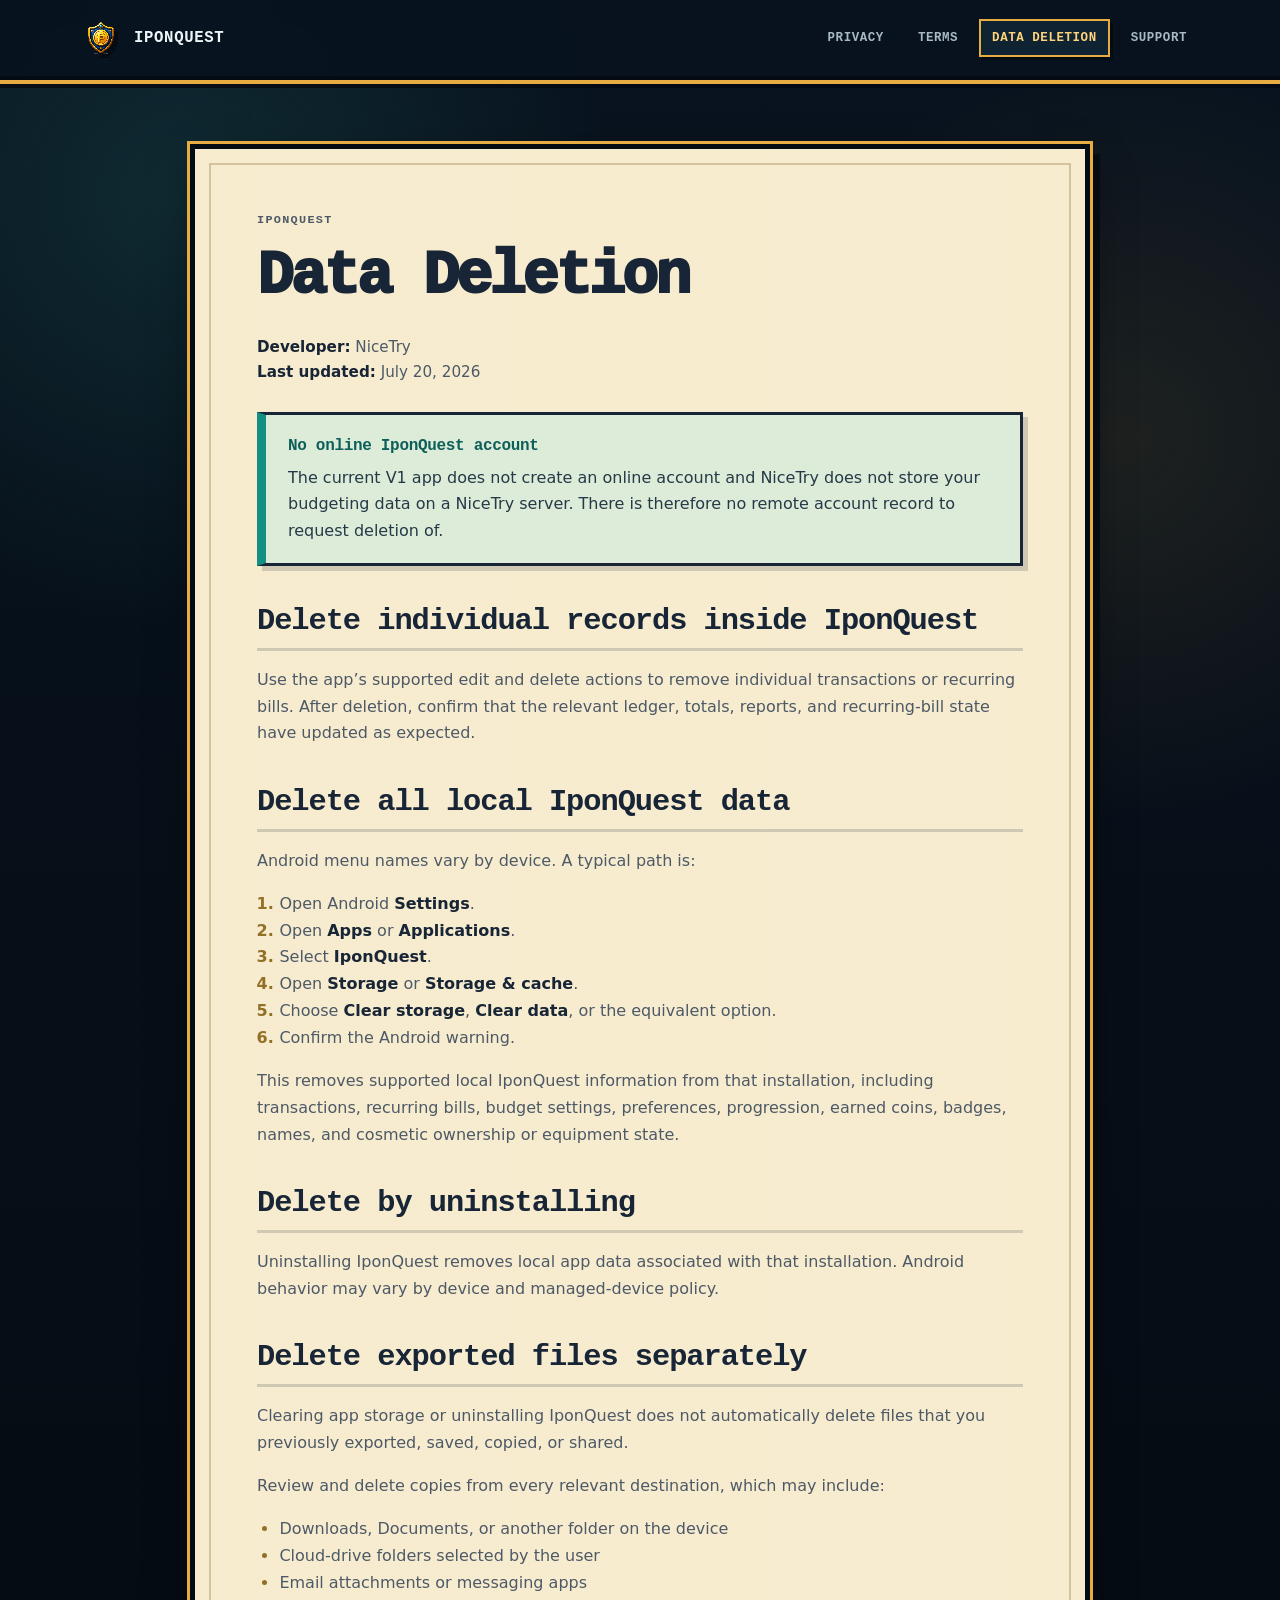
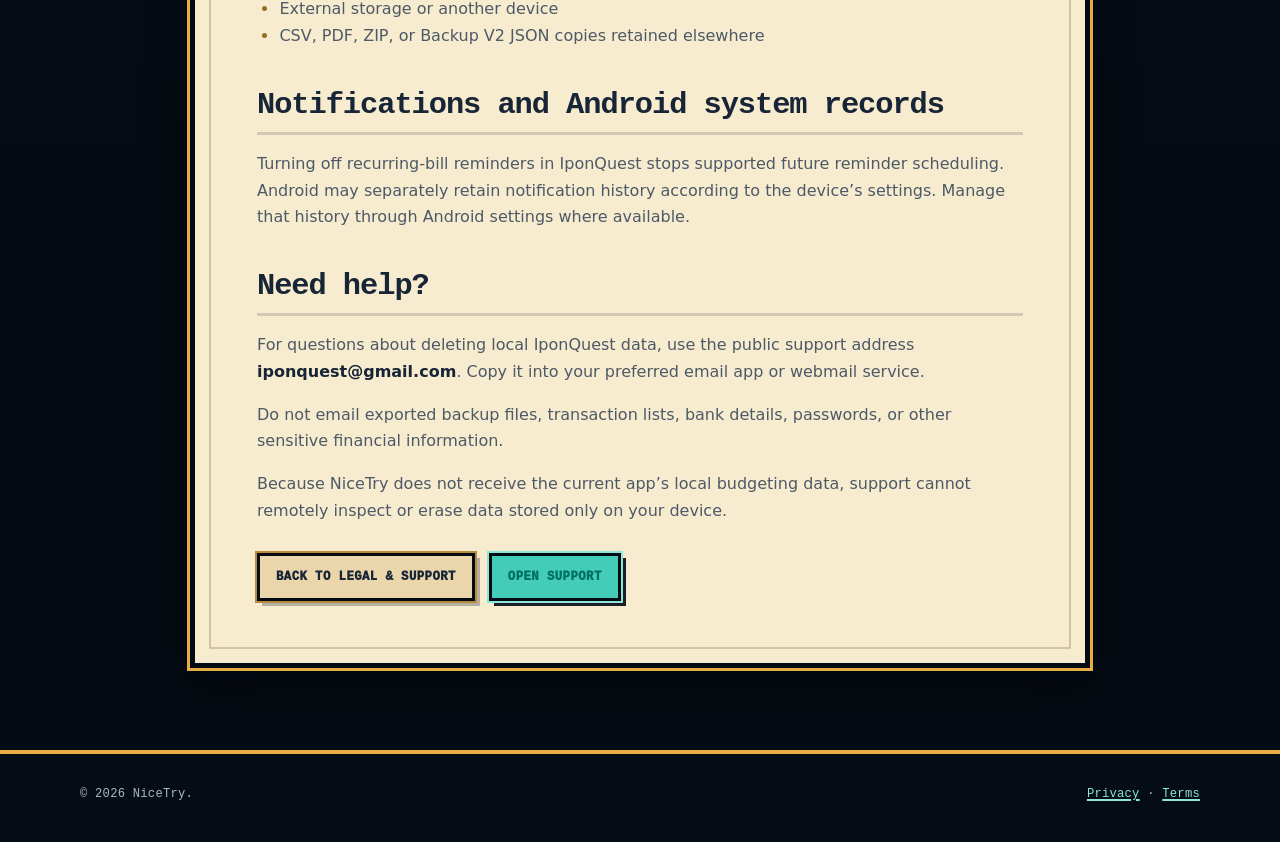
==== commit 8311eca6: "ui: use official logo on data deletion page" ====
--- a/data-deletion.html
+++ b/data-deletion.html
@@ -5,14 +5,16 @@
   <meta name="viewport" content="width=device-width, initial-scale=1">
   <meta name="description" content="Data deletion instructions for IponQuest.">
   <title>Data Deletion | IponQuest</title>
+  <link rel="icon" type="image/png" href="assets/ico_iponquest_alternative.png">
   <link rel="stylesheet" href="styles.css">
+  <link rel="stylesheet" href="logo.css">
 </head>
 <body>
   <a class="skip-link" href="#main">Skip to content</a>
   <header class="site-header">
     <div class="header-inner">
       <a class="brand" href="index.html" aria-label="IponQuest home">
-        <span class="brand-mark" aria-hidden="true">IQ</span>
+        <img class="brand-logo" src="assets/ico_iponquest_alternative.png" alt="" width="42" height="42">
         <span>IponQuest</span>
       </a>
       <nav class="nav" aria-label="Legal and support navigation">
@@ -86,4 +88,4 @@
     </div>
   </footer>
 </body>
-</html>+</html>
--- a/logo.css
+++ b/logo.css
@@ -0,0 +1,16 @@
+.brand-logo {
+  width: 42px;
+  height: 42px;
+  display: block;
+  flex: 0 0 auto;
+  object-fit: contain;
+  image-rendering: pixelated;
+  filter: drop-shadow(4px 4px 0 var(--night-950));
+}
+
+@media (max-width: 520px) {
+  .brand-logo {
+    width: 38px;
+    height: 38px;
+  }
+}
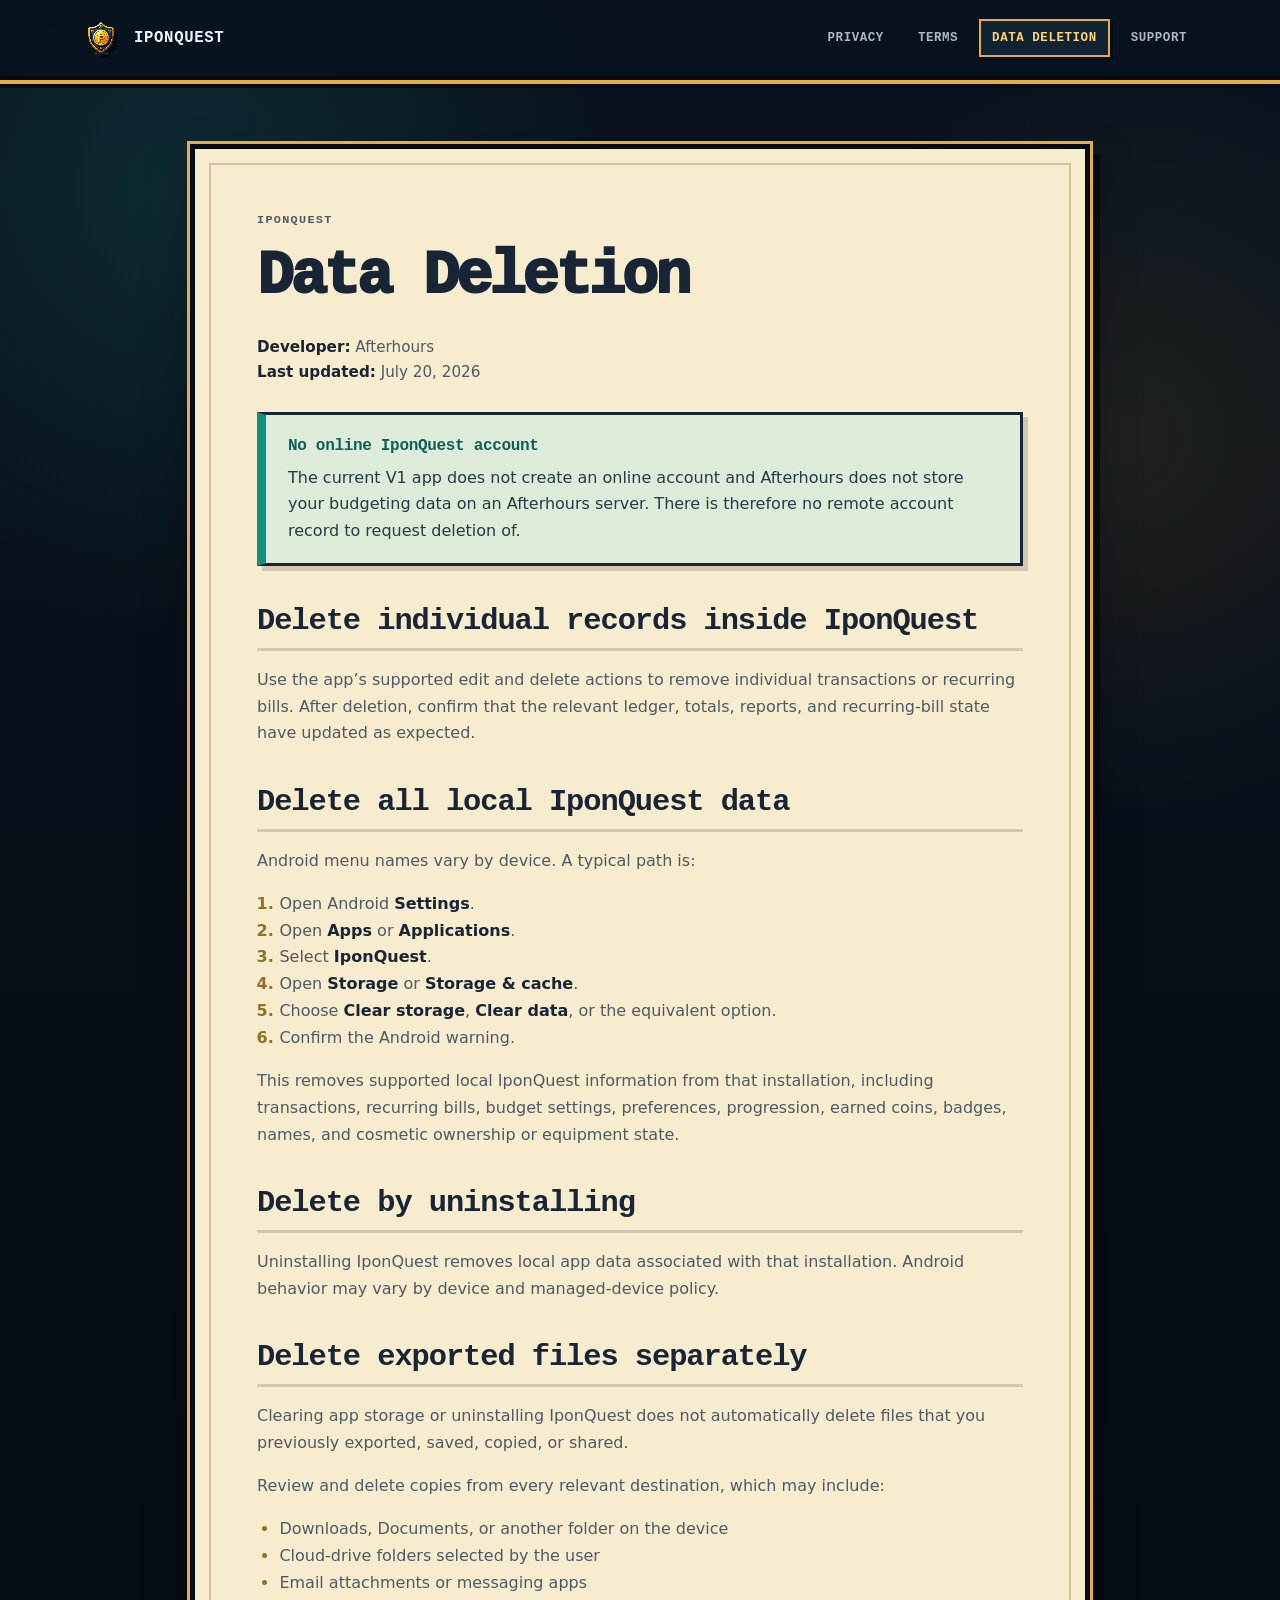
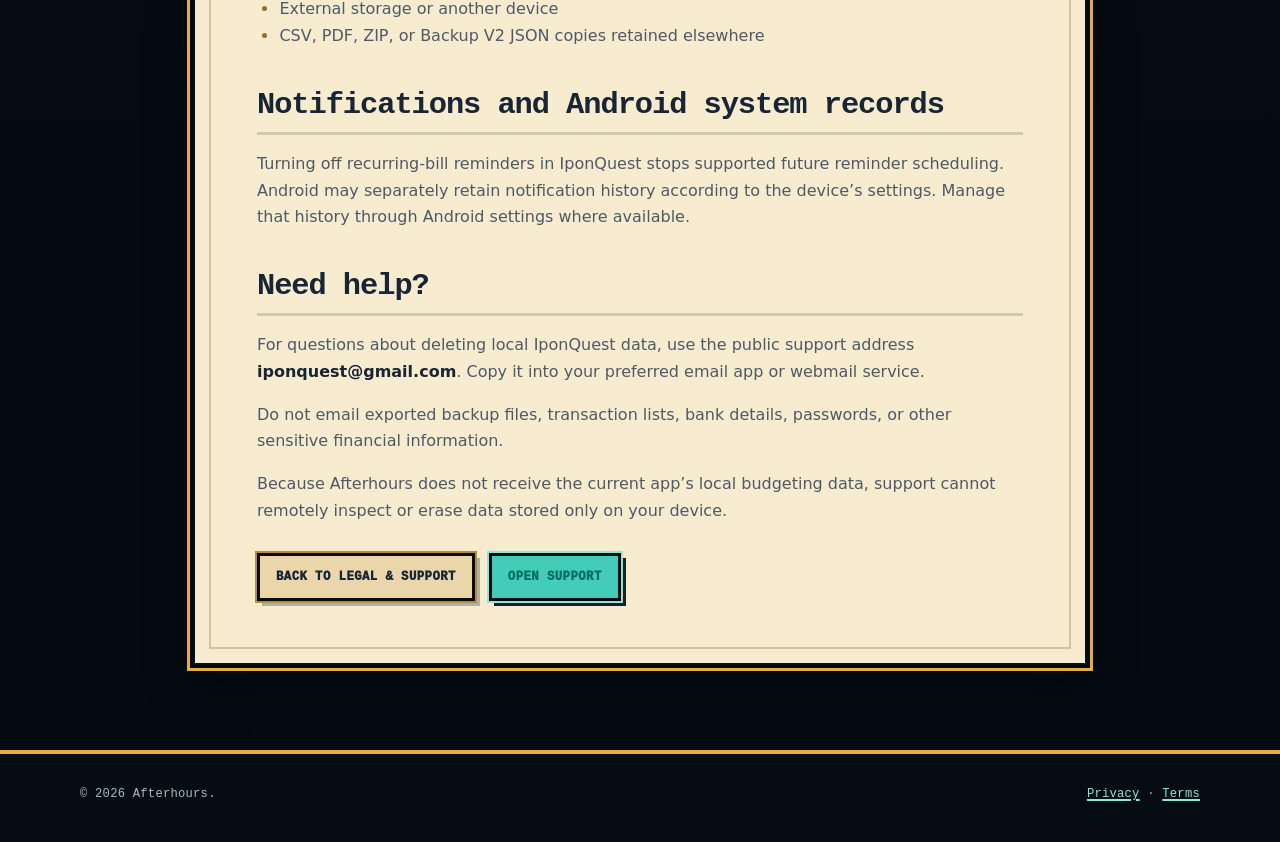
==== commit c6dd9eee: "docs: update data-deletion branding" ====
--- a/data-deletion.html
+++ b/data-deletion.html
@@ -30,11 +30,11 @@
     <article class="document">
       <p class="eyebrow">IponQuest</p>
       <h1>Data Deletion</h1>
-      <p class="meta"><strong>Developer:</strong> NiceTry<br><strong>Last updated:</strong> July 20, 2026</p>
+      <p class="meta"><strong>Developer:</strong> Afterhours<br><strong>Last updated:</strong> July 20, 2026</p>
 
       <div class="notice">
         <strong>No online IponQuest account</strong>
-        The current V1 app does not create an online account and NiceTry does not store your budgeting data on a NiceTry server. There is therefore no remote account record to request deletion of.
+        The current V1 app does not create an online account and Afterhours does not store your budgeting data on an Afterhours server. There is therefore no remote account record to request deletion of.
       </div>
 
       <h2>Delete individual records inside IponQuest</h2>
@@ -72,7 +72,7 @@
       <h2>Need help?</h2>
       <p>For questions about deleting local IponQuest data, use the public support address <strong>iponquest@gmail.com</strong>. Copy it into your preferred email app or webmail service.</p>
       <p>Do not email exported backup files, transaction lists, bank details, passwords, or other sensitive financial information.</p>
-      <p>Because NiceTry does not receive the current app’s local budgeting data, support cannot remotely inspect or erase data stored only on your device.</p>
+      <p>Because Afterhours does not receive the current app’s local budgeting data, support cannot remotely inspect or erase data stored only on your device.</p>
 
       <div class="button-row">
         <a class="button secondary" href="index.html">Back to Legal & Support</a>
@@ -83,7 +83,7 @@
 
   <footer class="site-footer">
     <div class="footer-inner">
-      <span>© 2026 NiceTry.</span>
+      <span>© 2026 Afterhours.</span>
       <span><a href="privacy.html">Privacy</a> · <a href="terms.html">Terms</a></span>
     </div>
   </footer>
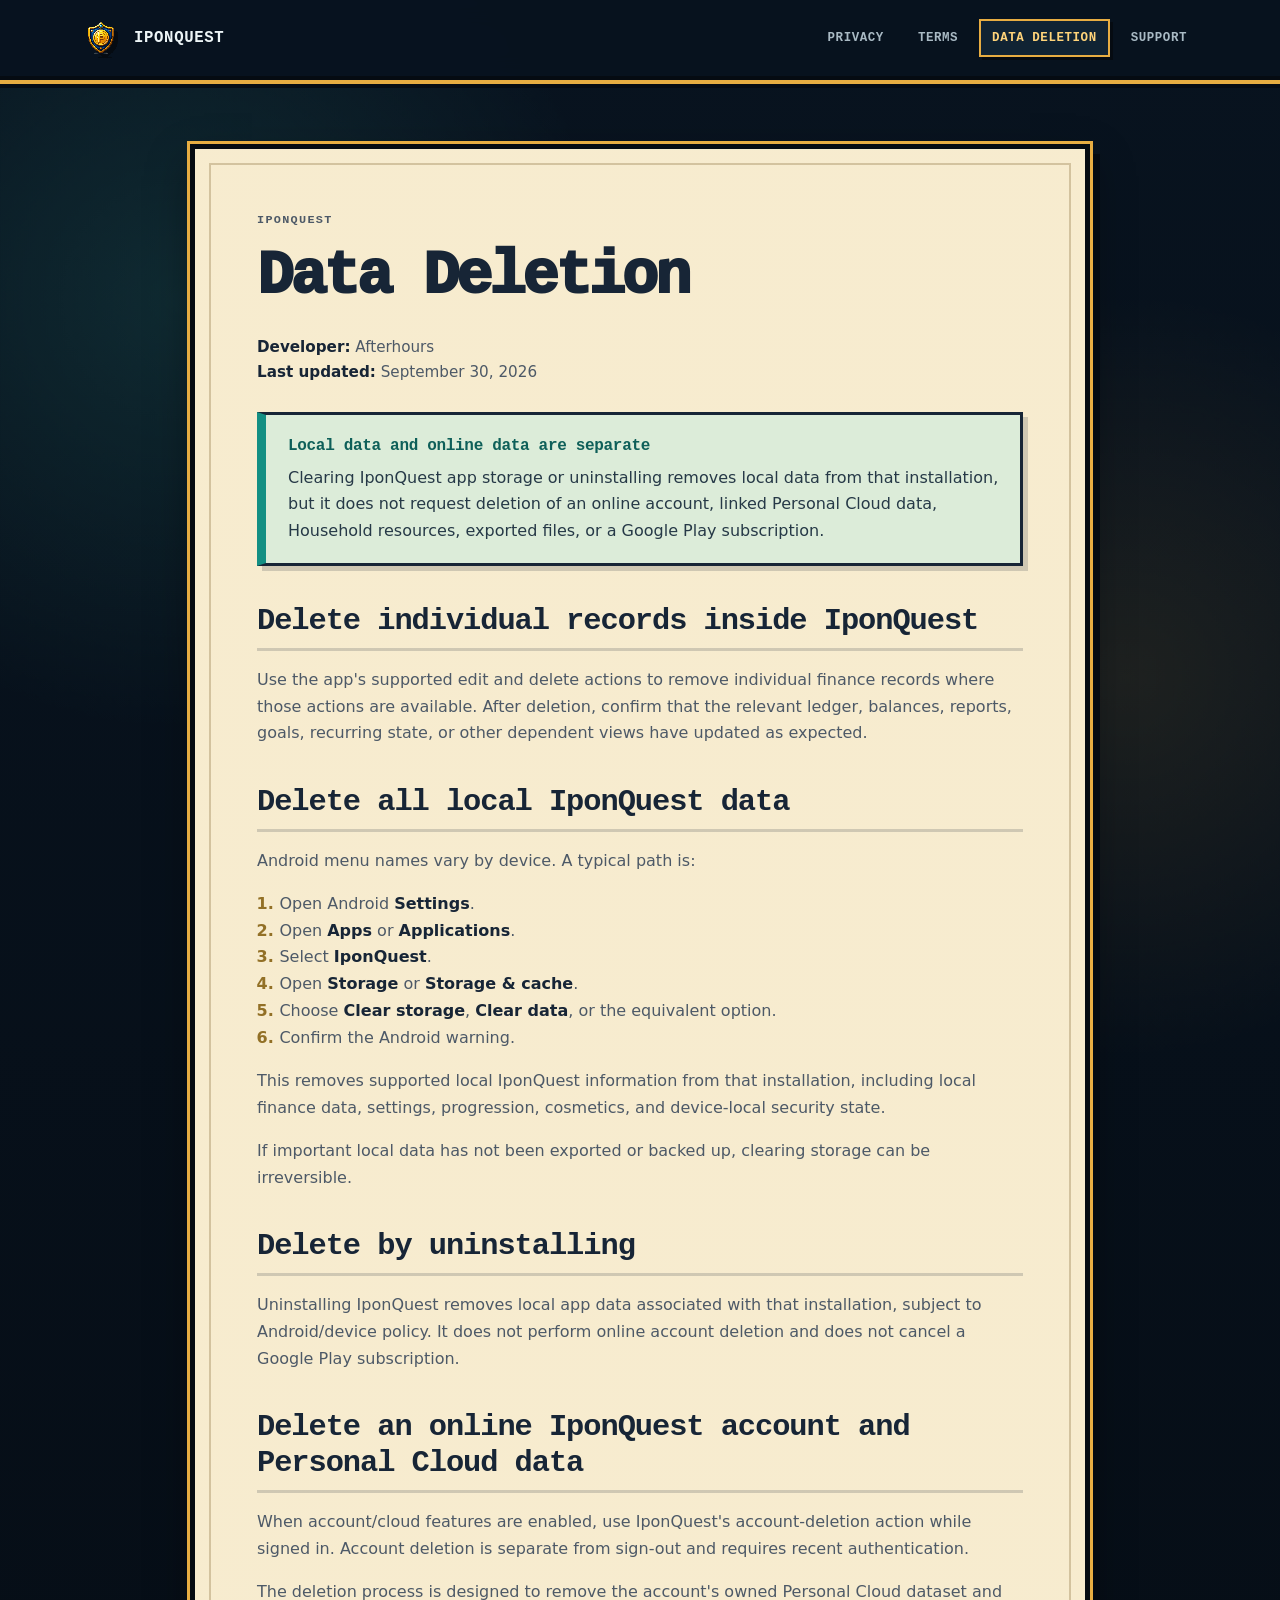
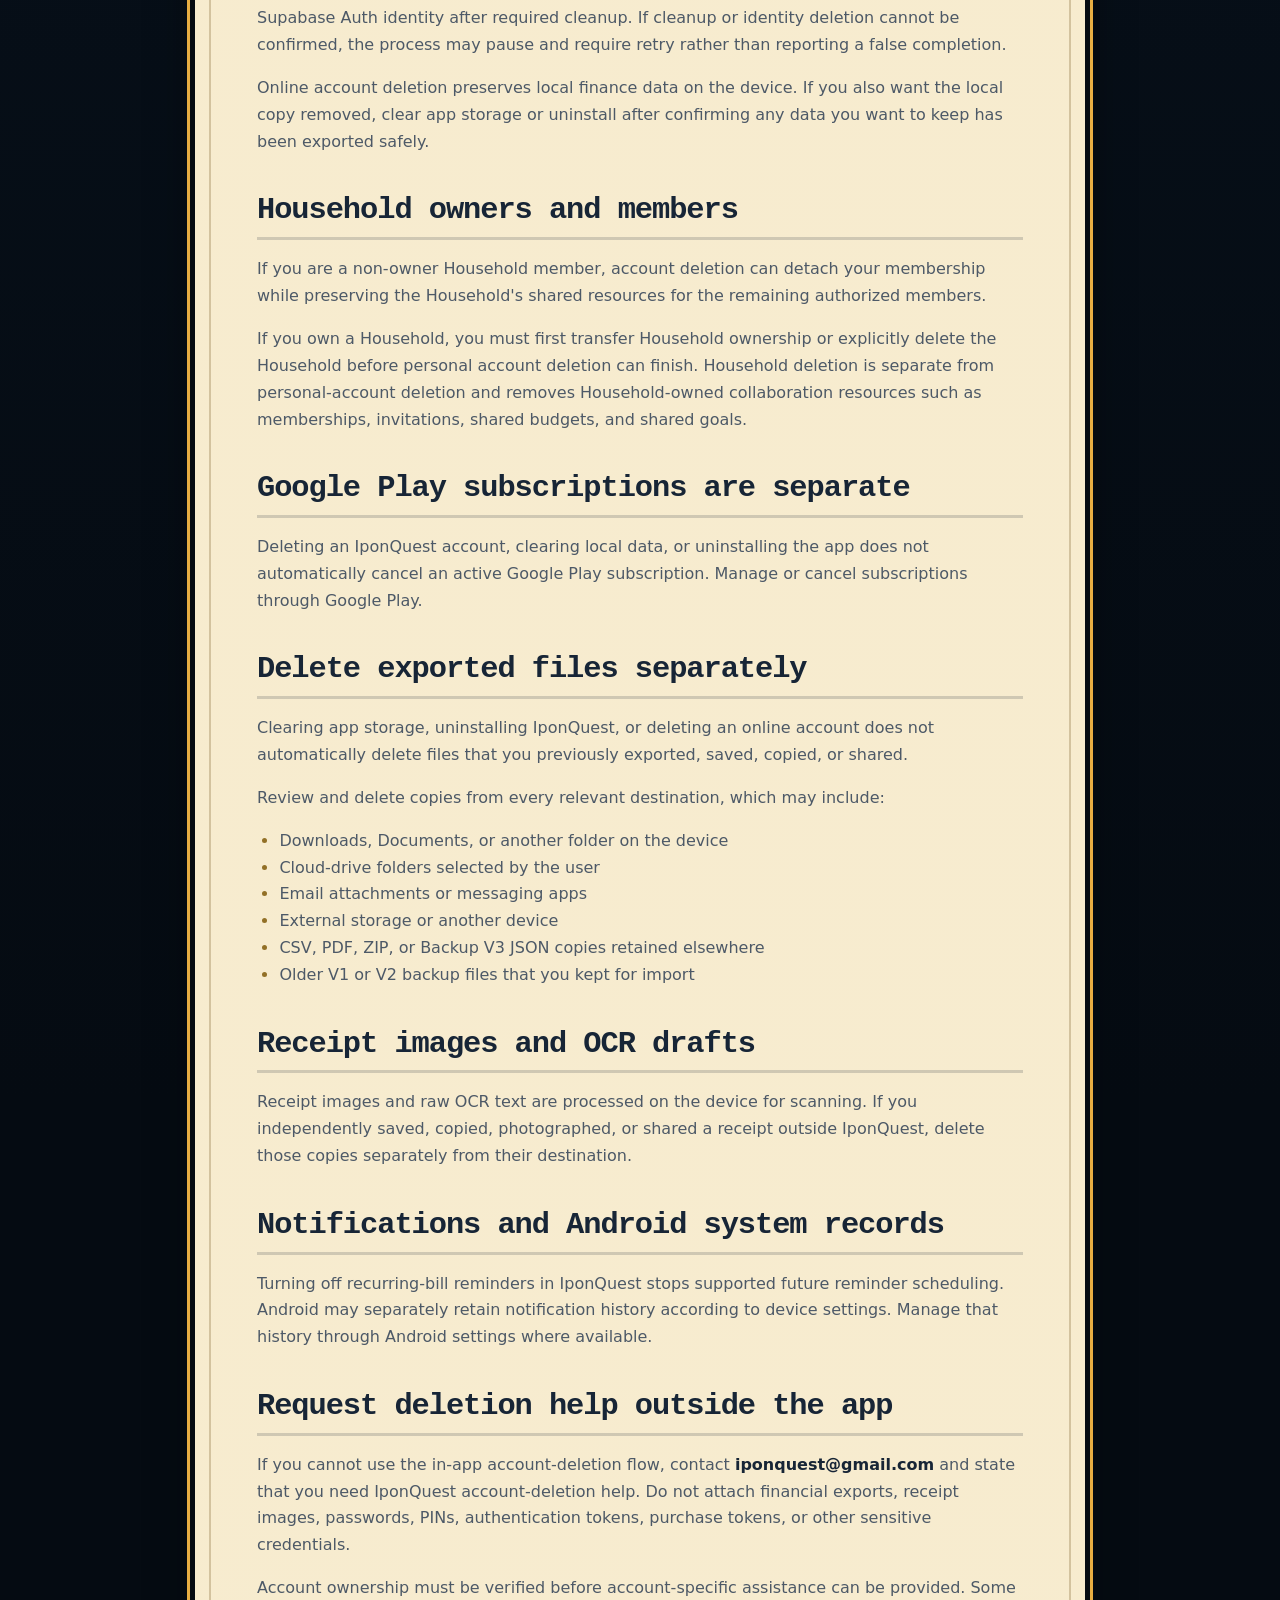
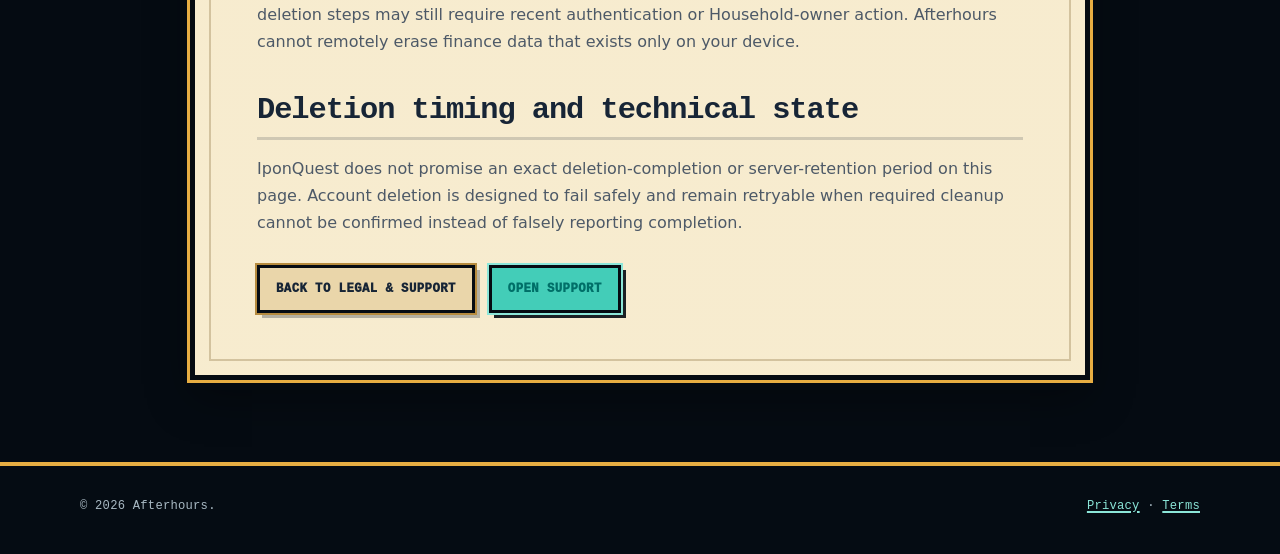
==== commit 85944fb7: "docs: align local and online deletion guidance" ====
--- a/data-deletion.html
+++ b/data-deletion.html
@@ -3,7 +3,7 @@
 <head>
   <meta charset="utf-8">
   <meta name="viewport" content="width=device-width, initial-scale=1">
-  <meta name="description" content="Data deletion instructions for IponQuest.">
+  <meta name="description" content="Local and online account data deletion instructions for IponQuest.">
   <title>Data Deletion | IponQuest</title>
   <link rel="icon" type="image/png" href="assets/ico_iponquest_alternative.png">
   <link rel="stylesheet" href="styles.css">
@@ -30,15 +30,15 @@
     <article class="document">
       <p class="eyebrow">IponQuest</p>
       <h1>Data Deletion</h1>
-      <p class="meta"><strong>Developer:</strong> Afterhours<br><strong>Last updated:</strong> July 20, 2026</p>
+      <p class="meta"><strong>Developer:</strong> Afterhours<br><strong>Last updated:</strong> September 30, 2026</p>
 
       <div class="notice">
-        <strong>No online IponQuest account</strong>
-        The current V1 app does not create an online account and Afterhours does not store your budgeting data on an Afterhours server. There is therefore no remote account record to request deletion of.
+        <strong>Local data and online data are separate</strong>
+        Clearing IponQuest app storage or uninstalling removes local data from that installation, but it does not request deletion of an online account, linked Personal Cloud data, Household resources, exported files, or a Google Play subscription.
       </div>
 
       <h2>Delete individual records inside IponQuest</h2>
-      <p>Use the app’s supported edit and delete actions to remove individual transactions or recurring bills. After deletion, confirm that the relevant ledger, totals, reports, and recurring-bill state have updated as expected.</p>
+      <p>Use the app's supported edit and delete actions to remove individual finance records where those actions are available. After deletion, confirm that the relevant ledger, balances, reports, goals, recurring state, or other dependent views have updated as expected.</p>
 
       <h2>Delete all local IponQuest data</h2>
       <p>Android menu names vary by device. A typical path is:</p>
@@ -46,33 +46,52 @@
         <li>Open Android <strong>Settings</strong>.</li>
         <li>Open <strong>Apps</strong> or <strong>Applications</strong>.</li>
         <li>Select <strong>IponQuest</strong>.</li>
-        <li>Open <strong>Storage</strong> or <strong>Storage & cache</strong>.</li>
+        <li>Open <strong>Storage</strong> or <strong>Storage &amp; cache</strong>.</li>
         <li>Choose <strong>Clear storage</strong>, <strong>Clear data</strong>, or the equivalent option.</li>
         <li>Confirm the Android warning.</li>
       </ol>
-      <p>This removes supported local IponQuest information from that installation, including transactions, recurring bills, budget settings, preferences, progression, earned coins, badges, names, and cosmetic ownership or equipment state.</p>
+      <p>This removes supported local IponQuest information from that installation, including local finance data, settings, progression, cosmetics, and device-local security state.</p>
+      <p>If important local data has not been exported or backed up, clearing storage can be irreversible.</p>
 
       <h2>Delete by uninstalling</h2>
-      <p>Uninstalling IponQuest removes local app data associated with that installation. Android behavior may vary by device and managed-device policy.</p>
+      <p>Uninstalling IponQuest removes local app data associated with that installation, subject to Android/device policy. It does not perform online account deletion and does not cancel a Google Play subscription.</p>
+
+      <h2>Delete an online IponQuest account and Personal Cloud data</h2>
+      <p>When account/cloud features are enabled, use IponQuest's account-deletion action while signed in. Account deletion is separate from sign-out and requires recent authentication.</p>
+      <p>The deletion process is designed to remove the account's owned Personal Cloud dataset and Supabase Auth identity after required cleanup. If cleanup or identity deletion cannot be confirmed, the process may pause and require retry rather than reporting a false completion.</p>
+      <p>Online account deletion preserves local finance data on the device. If you also want the local copy removed, clear app storage or uninstall after confirming any data you want to keep has been exported safely.</p>
+
+      <h2>Household owners and members</h2>
+      <p>If you are a non-owner Household member, account deletion can detach your membership while preserving the Household's shared resources for the remaining authorized members.</p>
+      <p>If you own a Household, you must first transfer Household ownership or explicitly delete the Household before personal account deletion can finish. Household deletion is separate from personal-account deletion and removes Household-owned collaboration resources such as memberships, invitations, shared budgets, and shared goals.</p>
+
+      <h2>Google Play subscriptions are separate</h2>
+      <p>Deleting an IponQuest account, clearing local data, or uninstalling the app does not automatically cancel an active Google Play subscription. Manage or cancel subscriptions through Google Play.</p>
 
       <h2>Delete exported files separately</h2>
-      <p>Clearing app storage or uninstalling IponQuest does not automatically delete files that you previously exported, saved, copied, or shared.</p>
+      <p>Clearing app storage, uninstalling IponQuest, or deleting an online account does not automatically delete files that you previously exported, saved, copied, or shared.</p>
       <p>Review and delete copies from every relevant destination, which may include:</p>
       <ul>
         <li>Downloads, Documents, or another folder on the device</li>
         <li>Cloud-drive folders selected by the user</li>
         <li>Email attachments or messaging apps</li>
         <li>External storage or another device</li>
-        <li>CSV, PDF, ZIP, or Backup V2 JSON copies retained elsewhere</li>
+        <li>CSV, PDF, ZIP, or Backup V3 JSON copies retained elsewhere</li>
+        <li>Older V1 or V2 backup files that you kept for import</li>
       </ul>
 
+      <h2>Receipt images and OCR drafts</h2>
+      <p>Receipt images and raw OCR text are processed on the device for scanning. If you independently saved, copied, photographed, or shared a receipt outside IponQuest, delete those copies separately from their destination.</p>
+
       <h2>Notifications and Android system records</h2>
-      <p>Turning off recurring-bill reminders in IponQuest stops supported future reminder scheduling. Android may separately retain notification history according to the device’s settings. Manage that history through Android settings where available.</p>
+      <p>Turning off recurring-bill reminders in IponQuest stops supported future reminder scheduling. Android may separately retain notification history according to device settings. Manage that history through Android settings where available.</p>
 
-      <h2>Need help?</h2>
-      <p>For questions about deleting local IponQuest data, use the public support address <strong>iponquest@gmail.com</strong>. Copy it into your preferred email app or webmail service.</p>
-      <p>Do not email exported backup files, transaction lists, bank details, passwords, or other sensitive financial information.</p>
-      <p>Because Afterhours does not receive the current app’s local budgeting data, support cannot remotely inspect or erase data stored only on your device.</p>
+      <h2>Request deletion help outside the app</h2>
+      <p>If you cannot use the in-app account-deletion flow, contact <strong>iponquest@gmail.com</strong> and state that you need IponQuest account-deletion help. Do not attach financial exports, receipt images, passwords, PINs, authentication tokens, purchase tokens, or other sensitive credentials.</p>
+      <p>Account ownership must be verified before account-specific assistance can be provided. Some deletion steps may still require recent authentication or Household-owner action. Afterhours cannot remotely erase finance data that exists only on your device.</p>
+
+      <h2>Deletion timing and technical state</h2>
+      <p>IponQuest does not promise an exact deletion-completion or server-retention period on this page. Account deletion is designed to fail safely and remain retryable when required cleanup cannot be confirmed instead of falsely reporting completion.</p>
 
       <div class="button-row">
         <a class="button secondary" href="index.html">Back to Legal & Support</a>
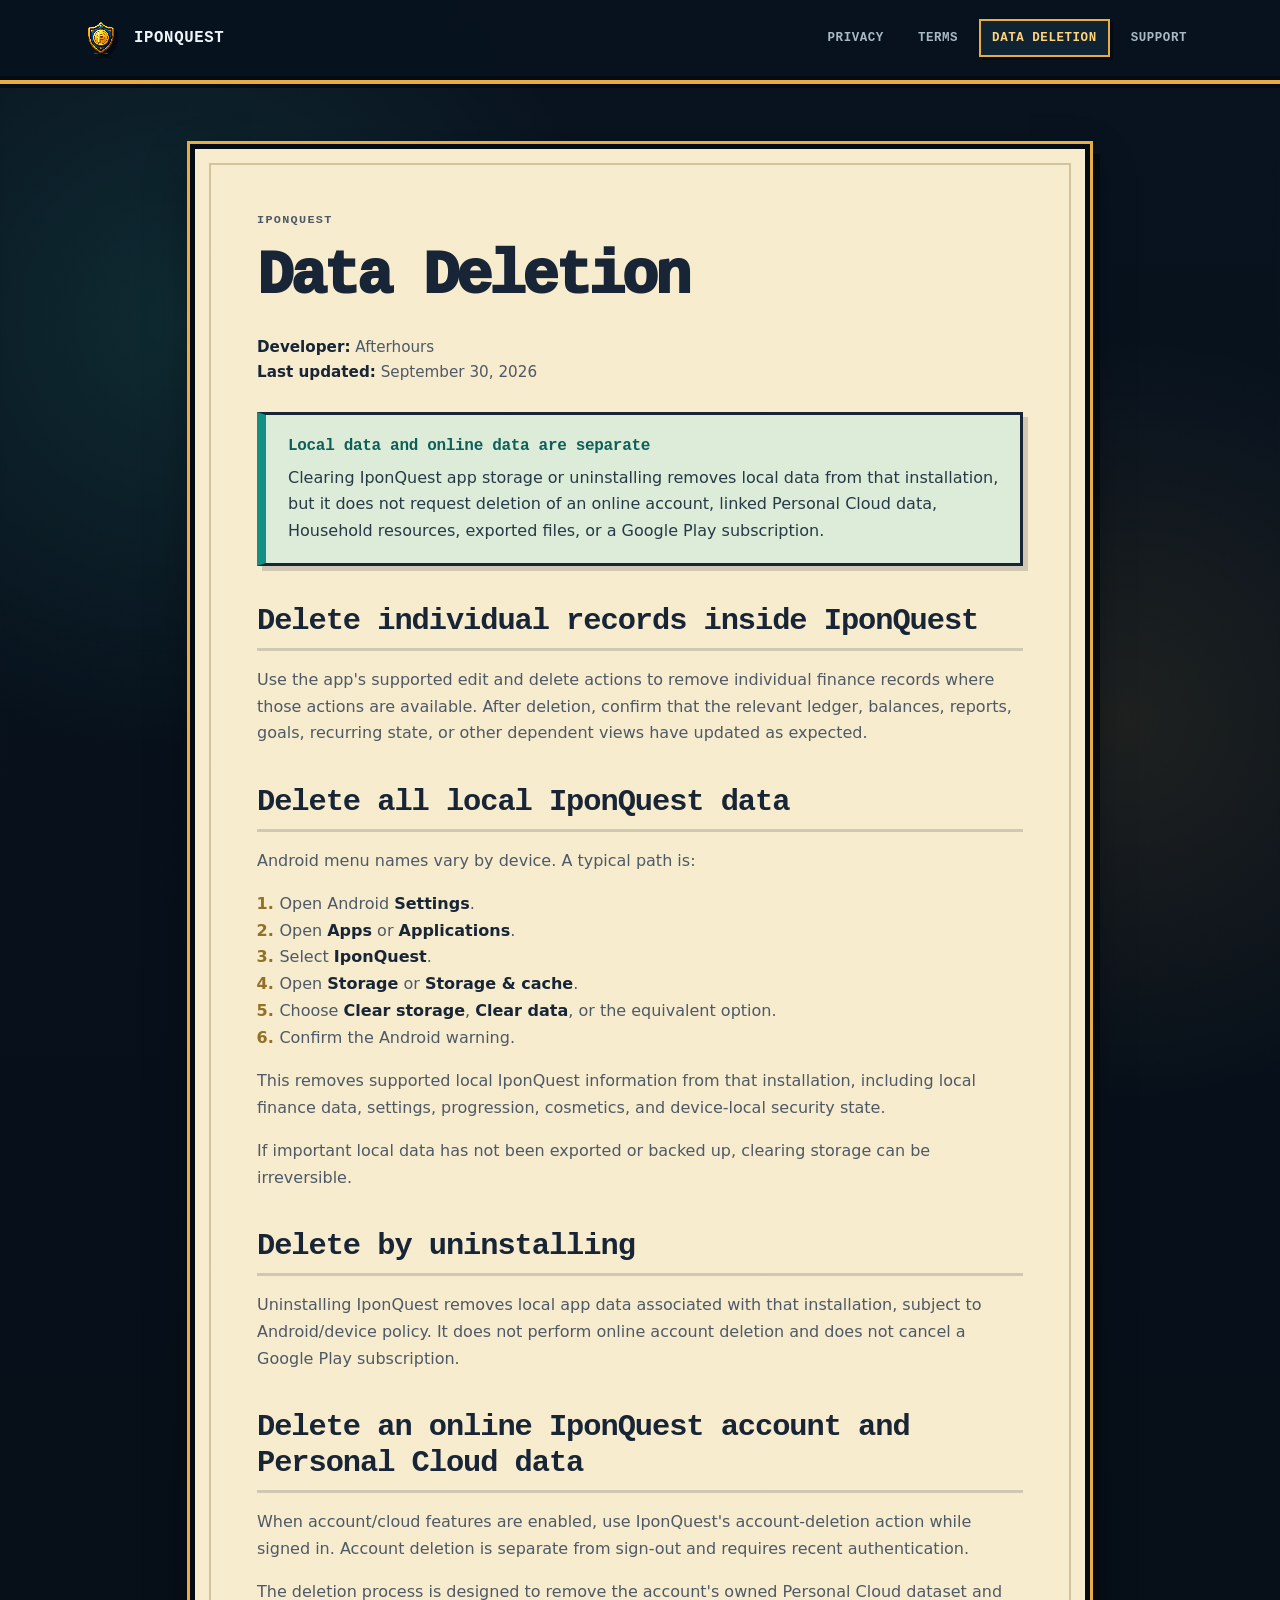
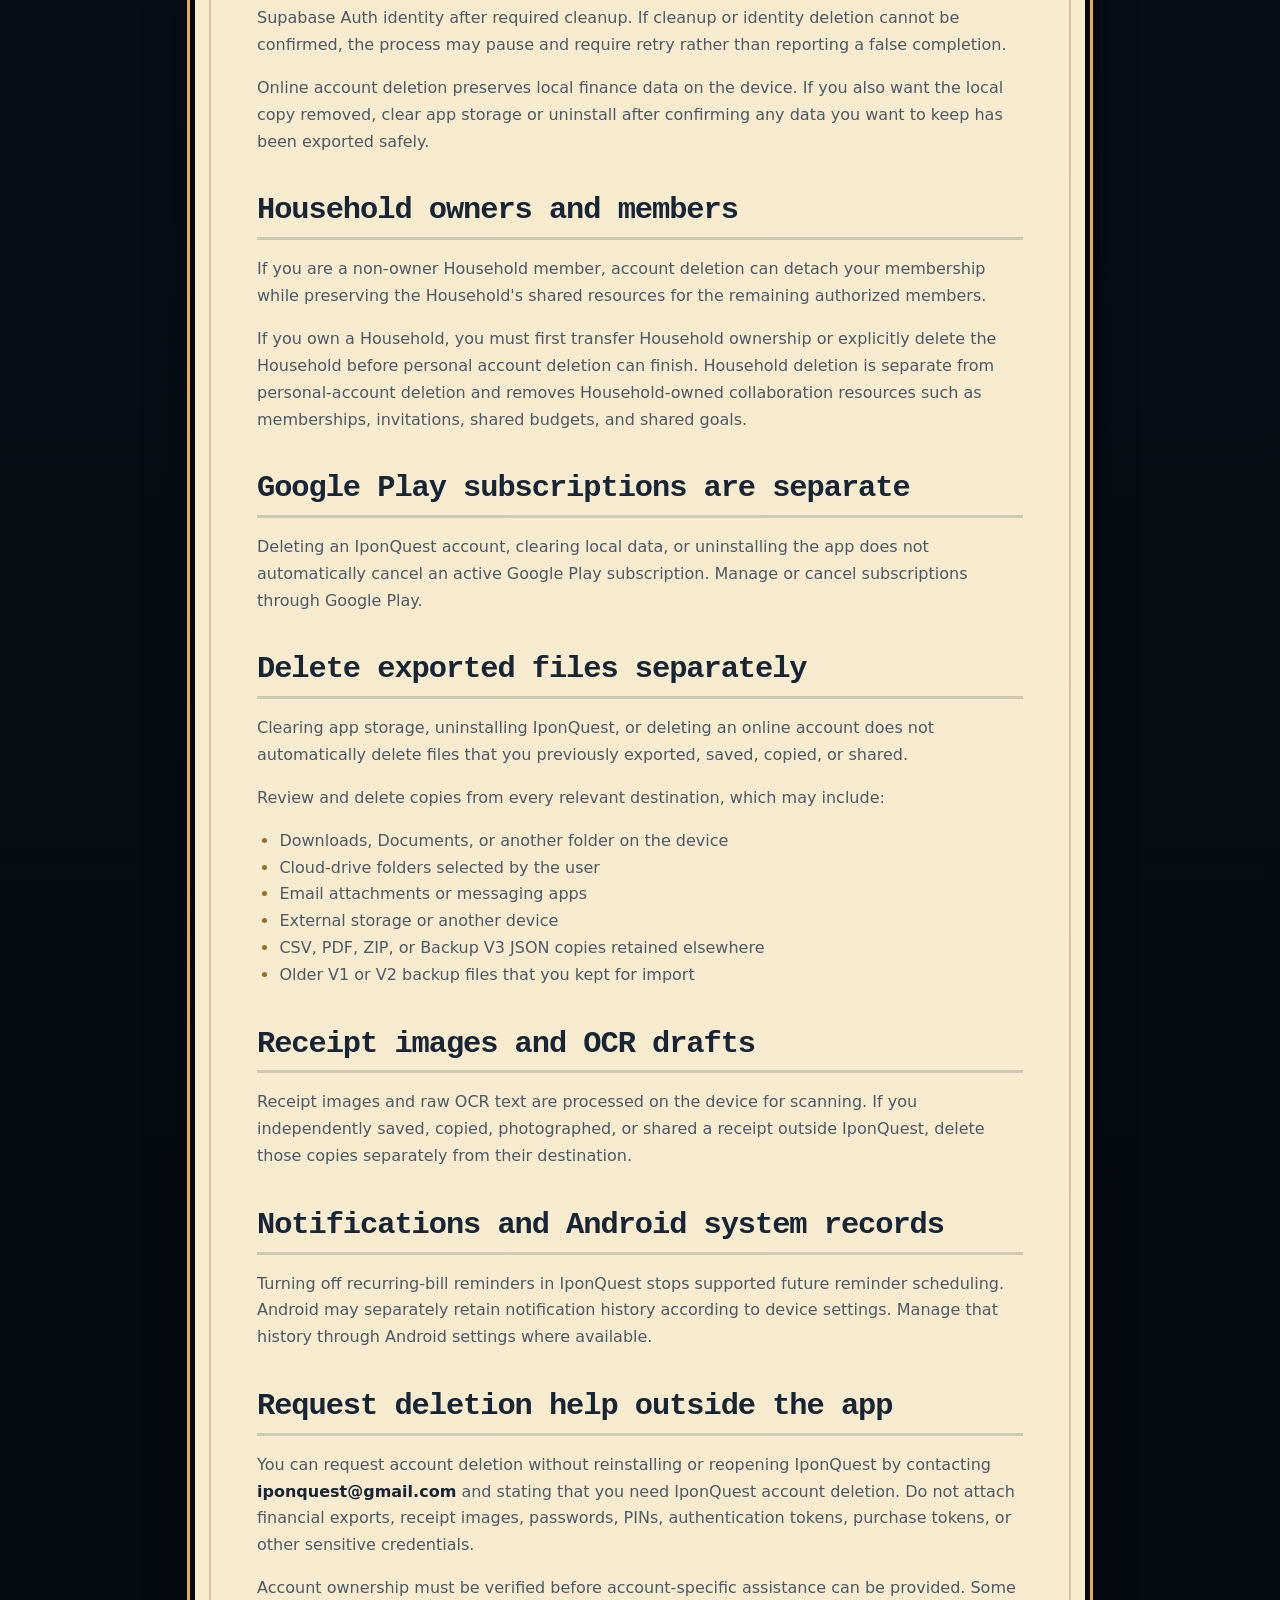
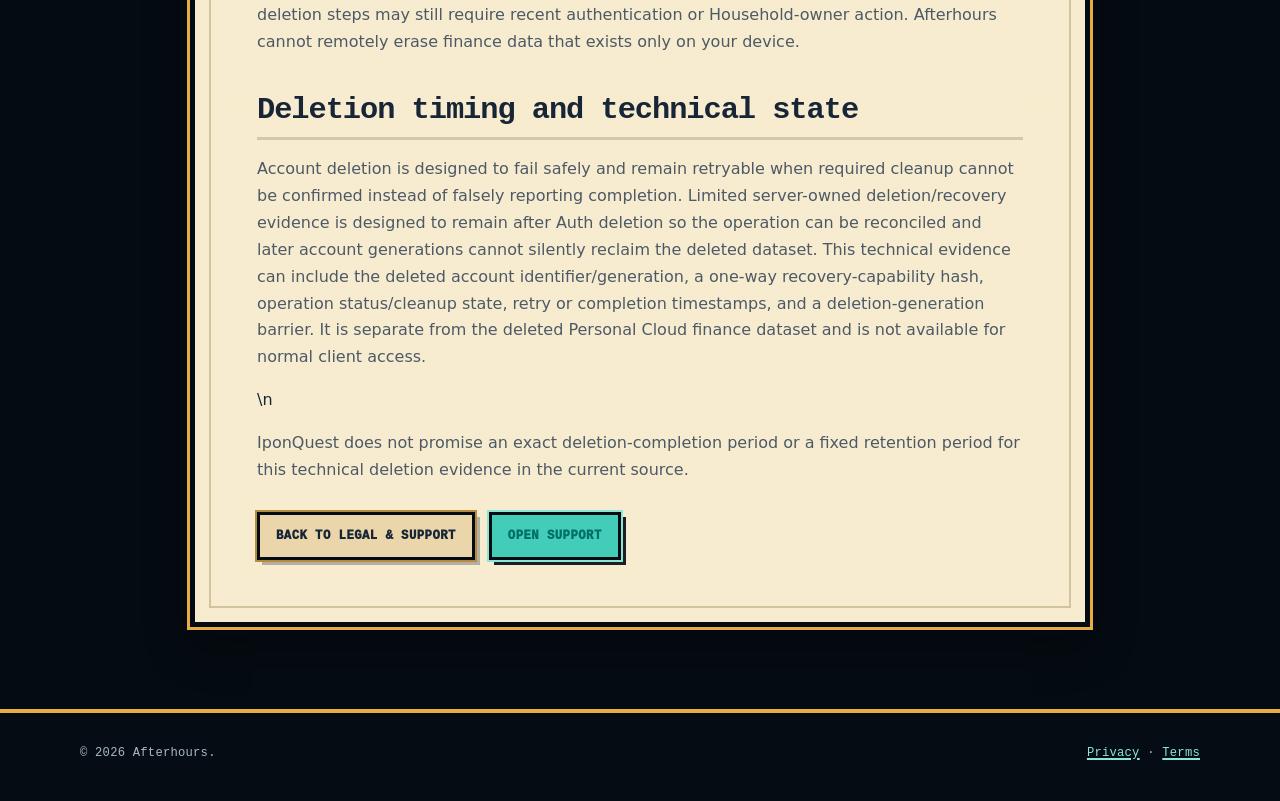
==== commit 0d9e54a8: "docs: clarify external deletion request and retained evidence" ====
--- a/data-deletion.html
+++ b/data-deletion.html
@@ -87,11 +87,11 @@
       <p>Turning off recurring-bill reminders in IponQuest stops supported future reminder scheduling. Android may separately retain notification history according to device settings. Manage that history through Android settings where available.</p>
 
       <h2>Request deletion help outside the app</h2>
-      <p>If you cannot use the in-app account-deletion flow, contact <strong>iponquest@gmail.com</strong> and state that you need IponQuest account-deletion help. Do not attach financial exports, receipt images, passwords, PINs, authentication tokens, purchase tokens, or other sensitive credentials.</p>
+      <p>You can request account deletion without reinstalling or reopening IponQuest by contacting <strong>iponquest@gmail.com</strong> and stating that you need IponQuest account deletion. Do not attach financial exports, receipt images, passwords, PINs, authentication tokens, purchase tokens, or other sensitive credentials.</p>
       <p>Account ownership must be verified before account-specific assistance can be provided. Some deletion steps may still require recent authentication or Household-owner action. Afterhours cannot remotely erase finance data that exists only on your device.</p>
 
       <h2>Deletion timing and technical state</h2>
-      <p>IponQuest does not promise an exact deletion-completion or server-retention period on this page. Account deletion is designed to fail safely and remain retryable when required cleanup cannot be confirmed instead of falsely reporting completion.</p>
+      <p>Account deletion is designed to fail safely and remain retryable when required cleanup cannot be confirmed instead of falsely reporting completion. Limited server-owned deletion/recovery evidence is designed to remain after Auth deletion so the operation can be reconciled and later account generations cannot silently reclaim the deleted dataset. This technical evidence can include the deleted account identifier/generation, a one-way recovery-capability hash, operation status/cleanup state, retry or completion timestamps, and a deletion-generation barrier. It is separate from the deleted Personal Cloud finance dataset and is not available for normal client access.</p>\n      <p>IponQuest does not promise an exact deletion-completion period or a fixed retention period for this technical deletion evidence in the current source.</p>
 
       <div class="button-row">
         <a class="button secondary" href="index.html">Back to Legal & Support</a>
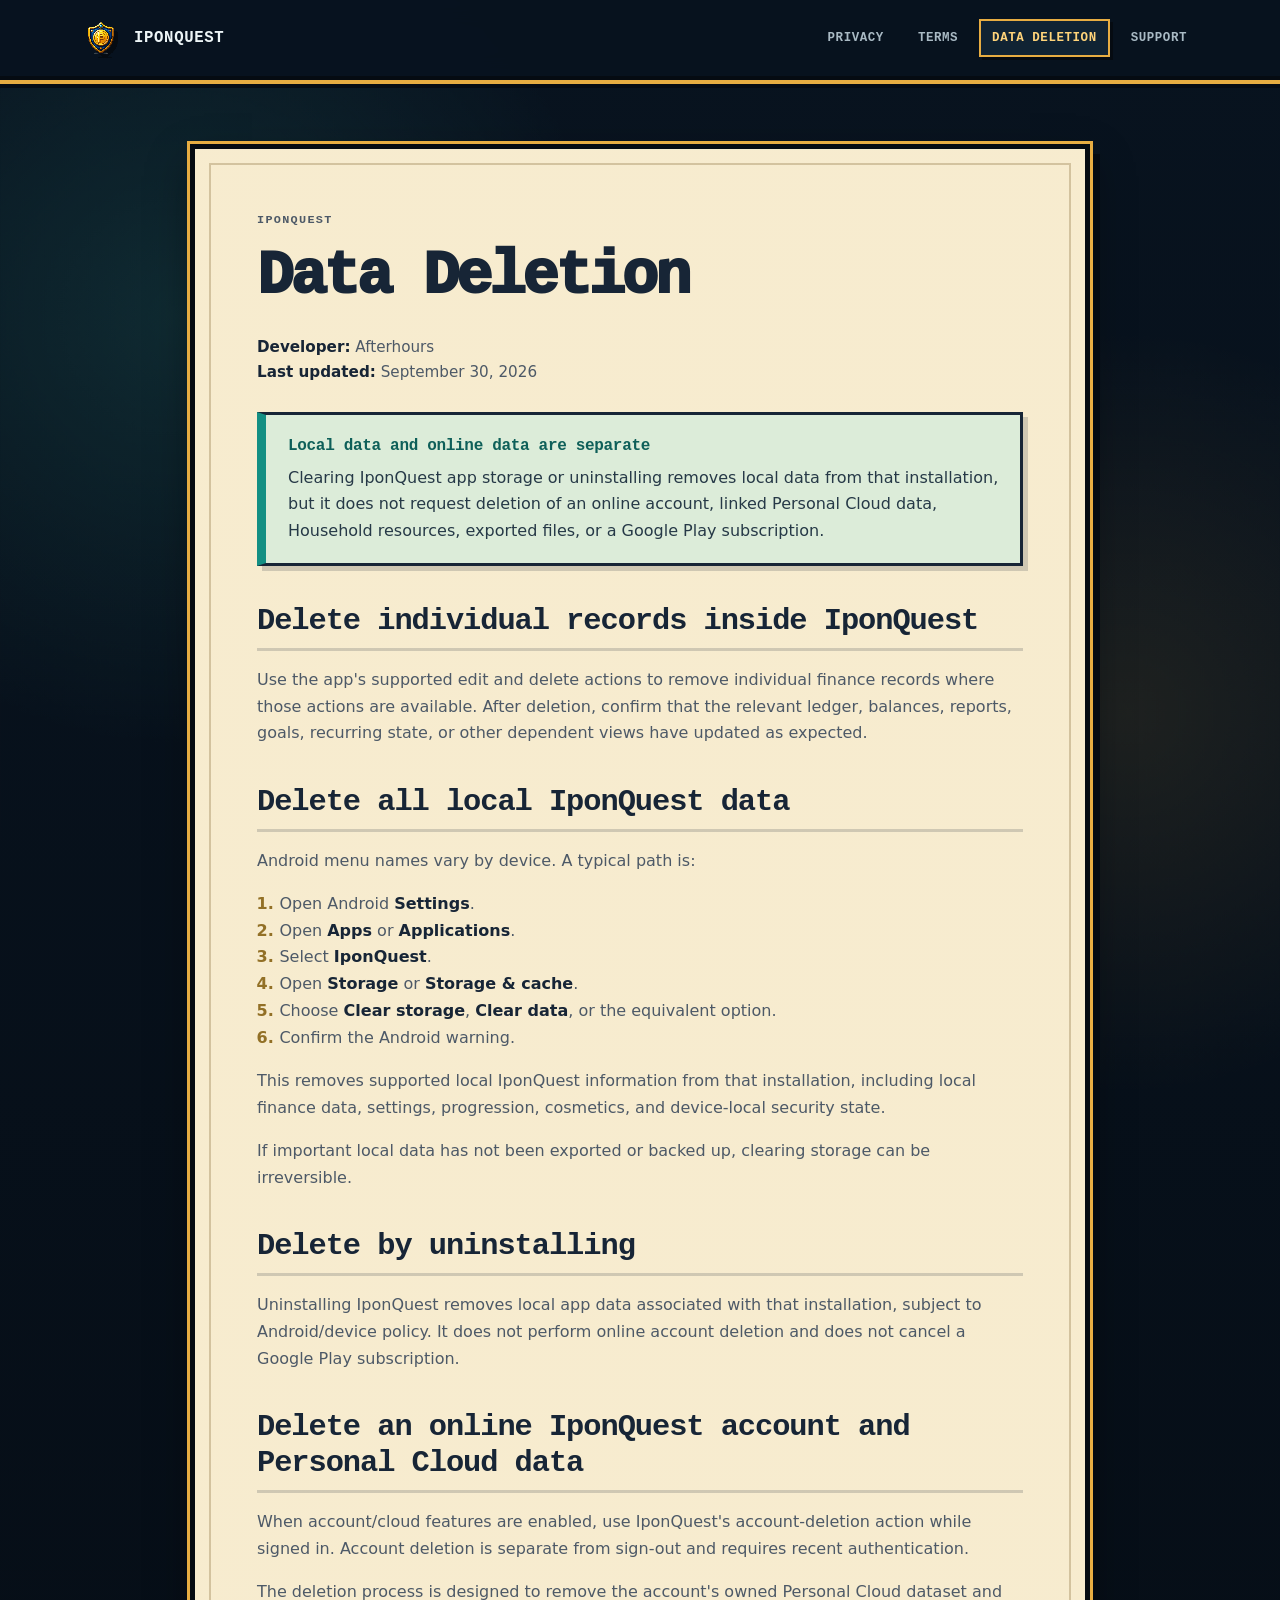
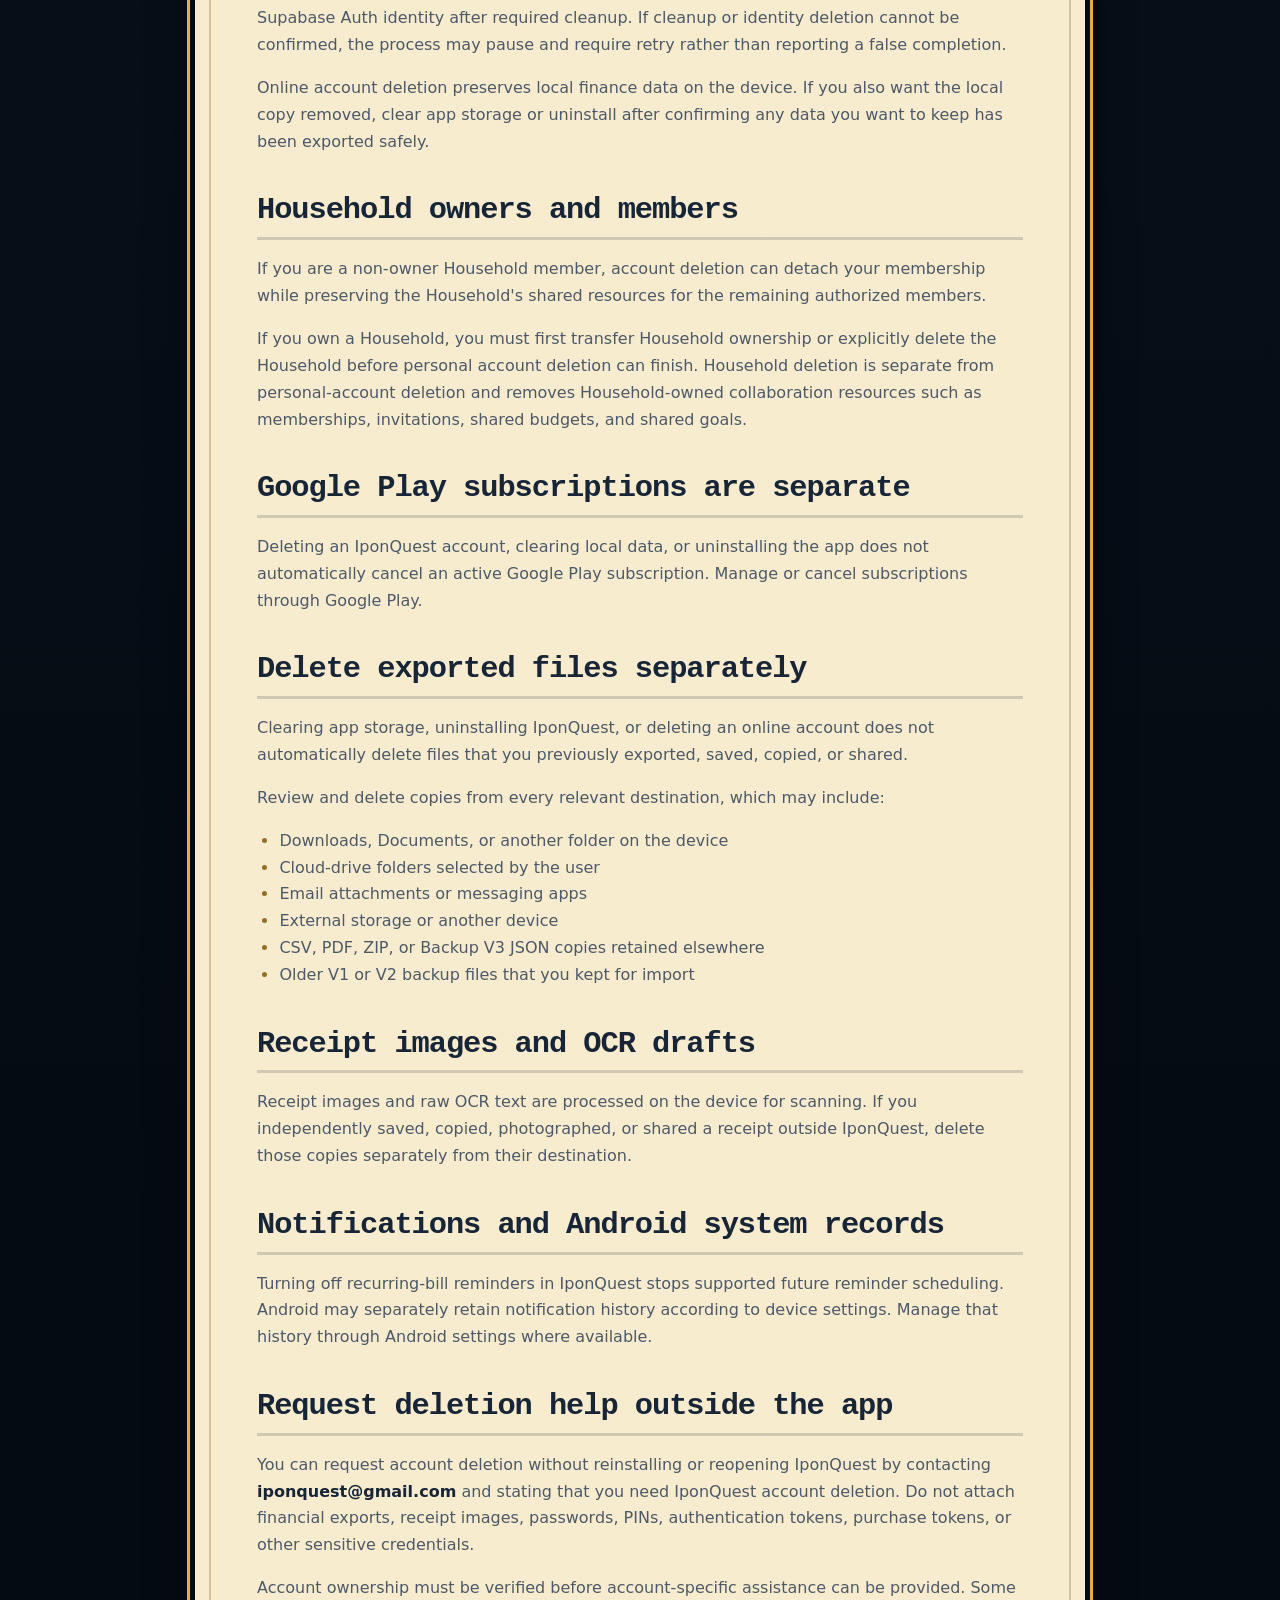
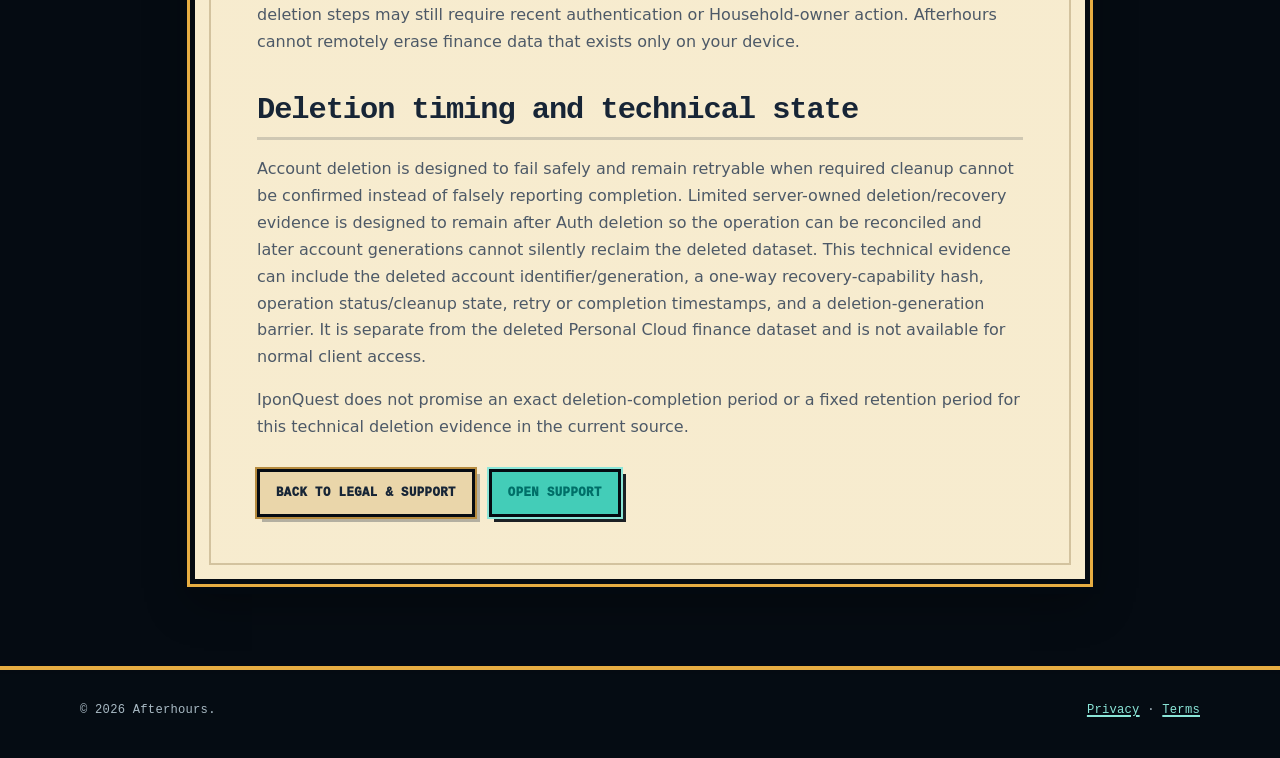
==== commit bc4f57af: "docs: normalize legal page paragraph formatting" ====
--- a/data-deletion.html
+++ b/data-deletion.html
@@ -91,7 +91,8 @@
       <p>Account ownership must be verified before account-specific assistance can be provided. Some deletion steps may still require recent authentication or Household-owner action. Afterhours cannot remotely erase finance data that exists only on your device.</p>
 
       <h2>Deletion timing and technical state</h2>
-      <p>Account deletion is designed to fail safely and remain retryable when required cleanup cannot be confirmed instead of falsely reporting completion. Limited server-owned deletion/recovery evidence is designed to remain after Auth deletion so the operation can be reconciled and later account generations cannot silently reclaim the deleted dataset. This technical evidence can include the deleted account identifier/generation, a one-way recovery-capability hash, operation status/cleanup state, retry or completion timestamps, and a deletion-generation barrier. It is separate from the deleted Personal Cloud finance dataset and is not available for normal client access.</p>\n      <p>IponQuest does not promise an exact deletion-completion period or a fixed retention period for this technical deletion evidence in the current source.</p>
+      <p>Account deletion is designed to fail safely and remain retryable when required cleanup cannot be confirmed instead of falsely reporting completion. Limited server-owned deletion/recovery evidence is designed to remain after Auth deletion so the operation can be reconciled and later account generations cannot silently reclaim the deleted dataset. This technical evidence can include the deleted account identifier/generation, a one-way recovery-capability hash, operation status/cleanup state, retry or completion timestamps, and a deletion-generation barrier. It is separate from the deleted Personal Cloud finance dataset and is not available for normal client access.</p>
+      <p>IponQuest does not promise an exact deletion-completion period or a fixed retention period for this technical deletion evidence in the current source.</p>
 
       <div class="button-row">
         <a class="button secondary" href="index.html">Back to Legal & Support</a>
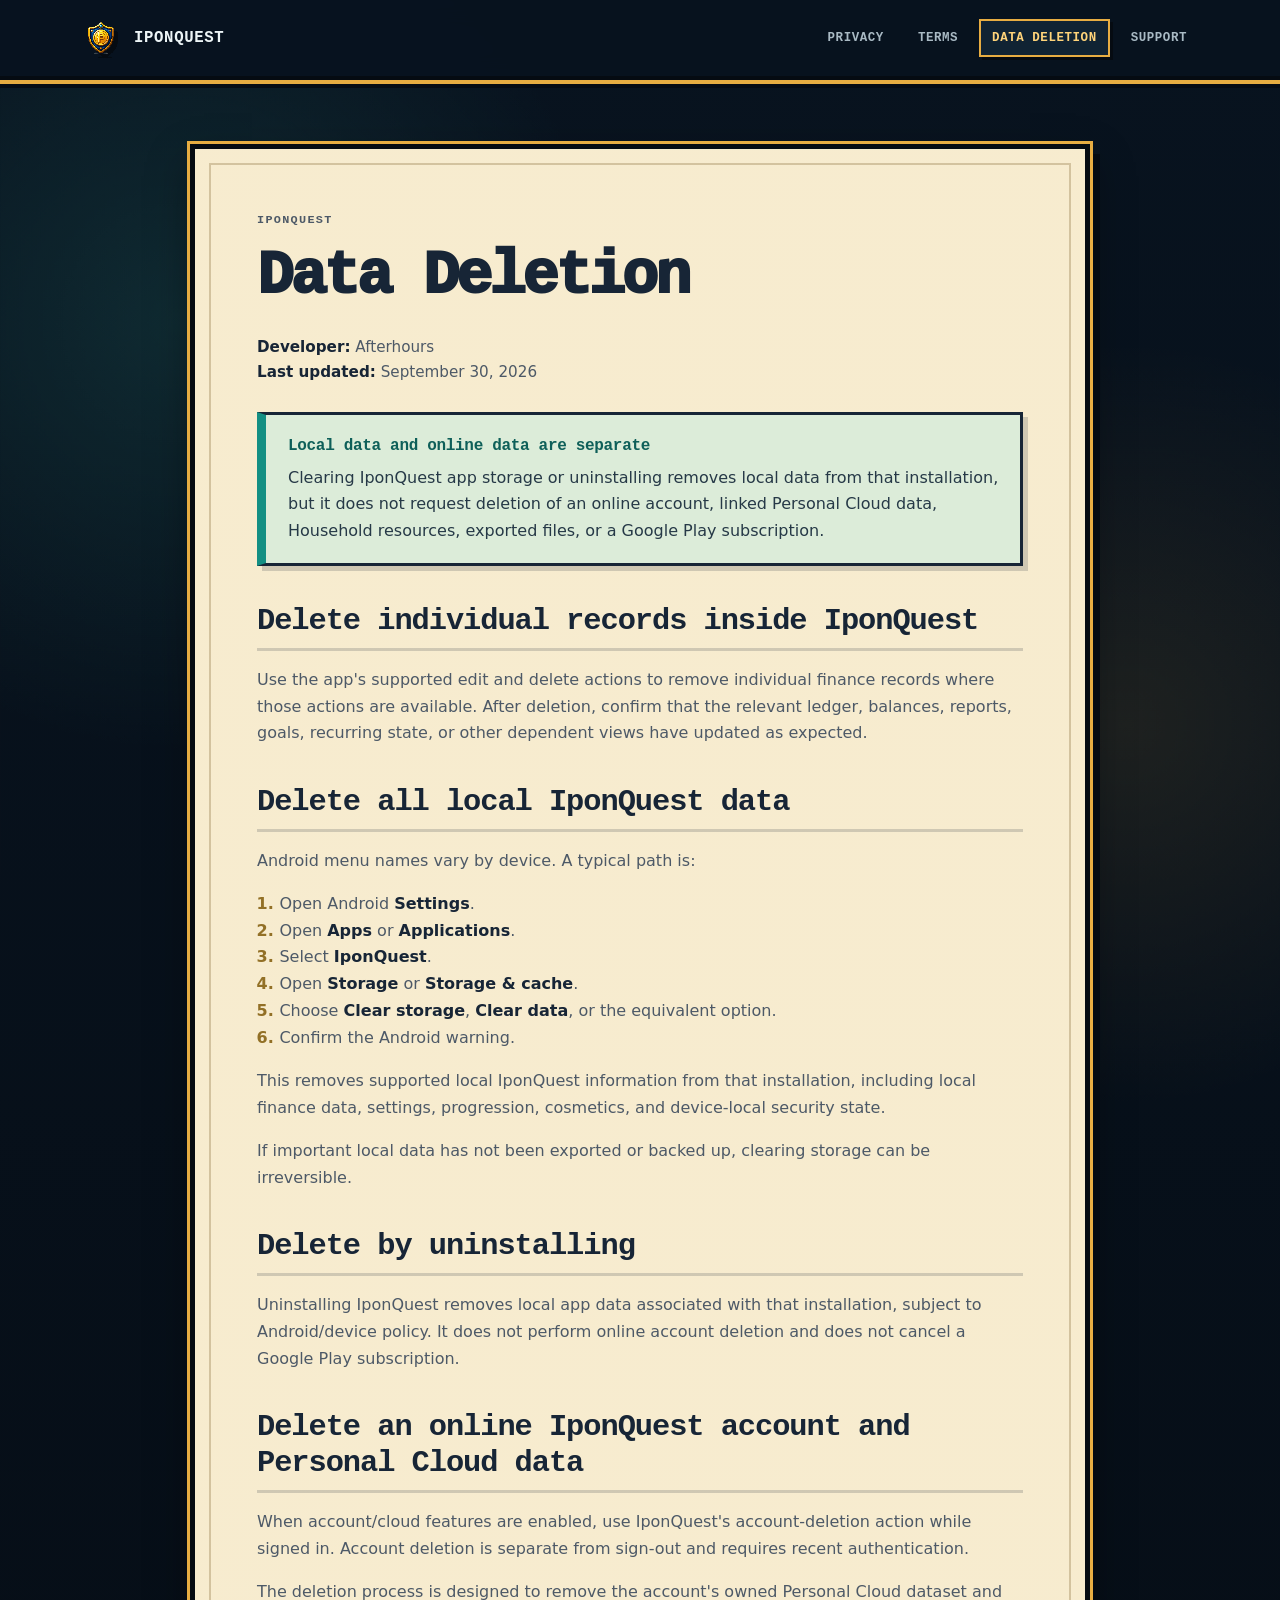
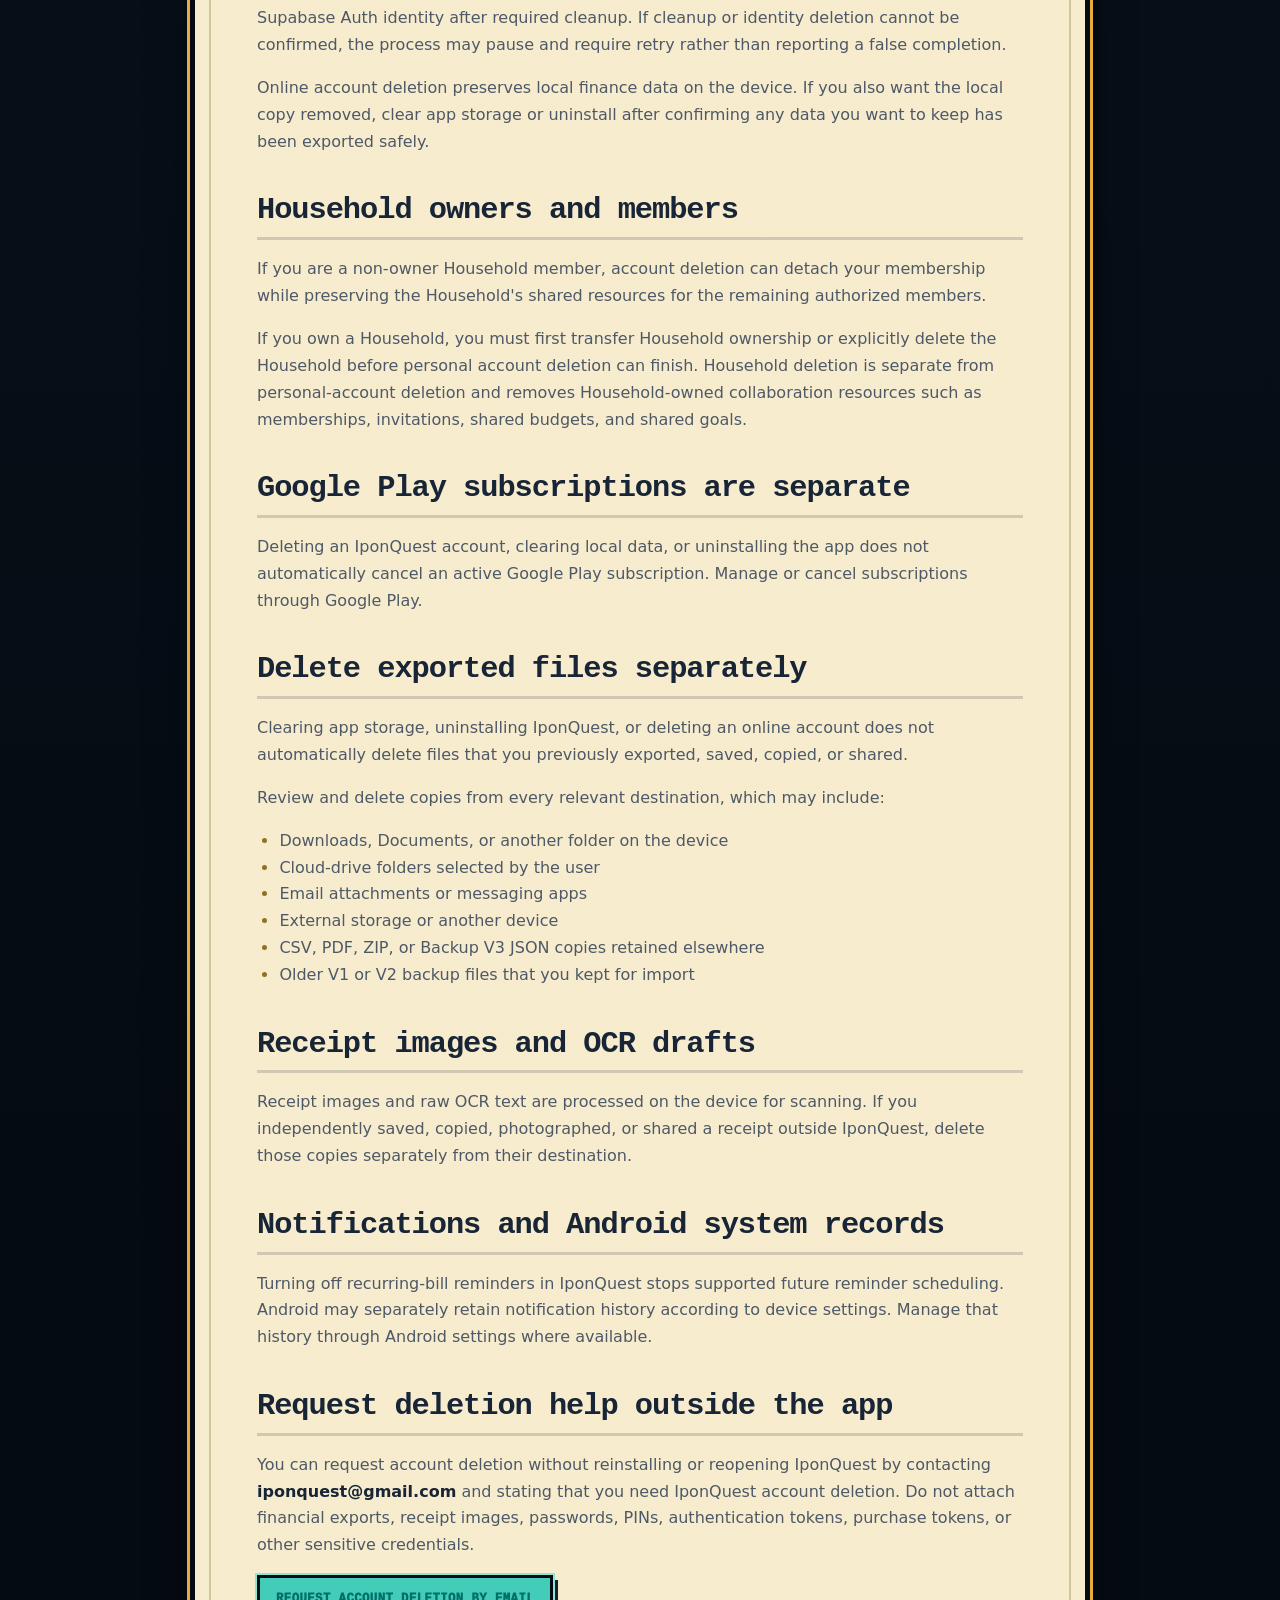
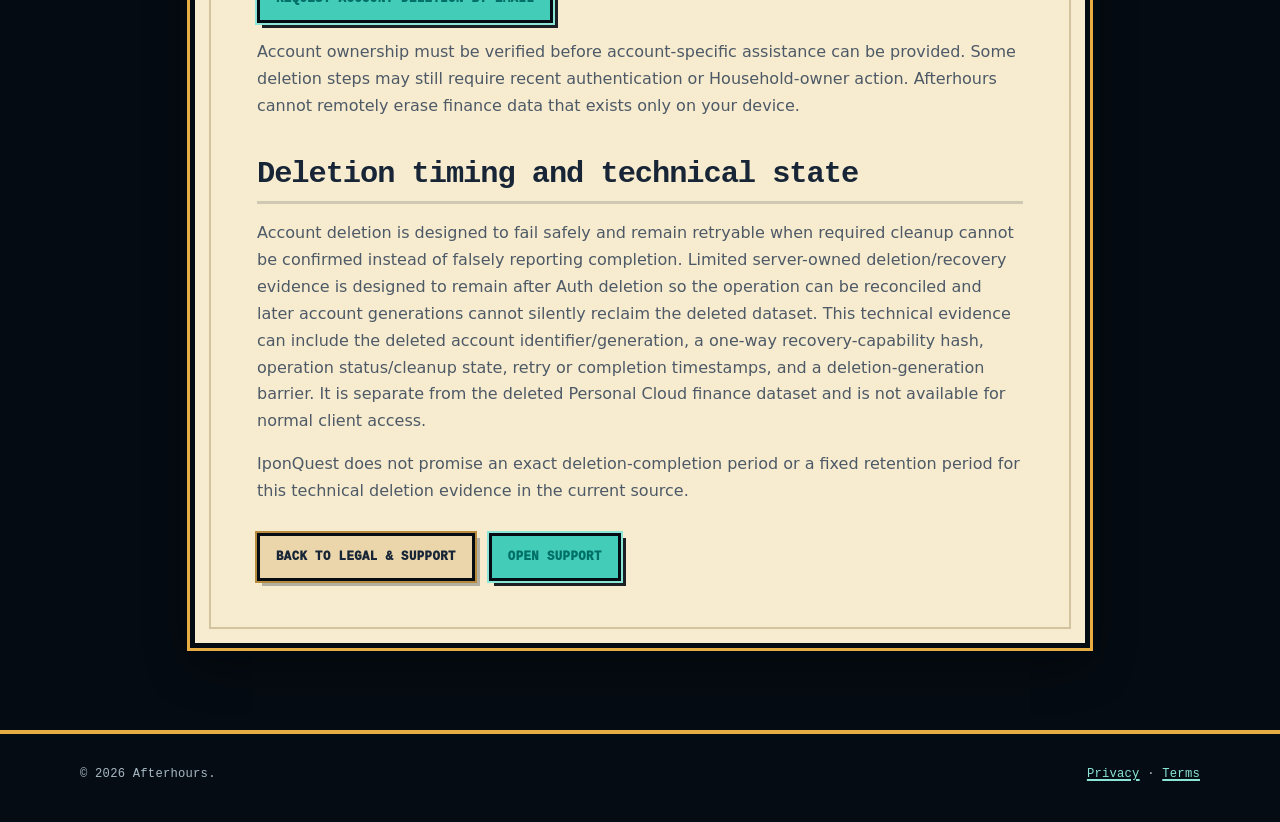
==== commit 63696d0c: "docs: add direct external account deletion request link" ====
--- a/data-deletion.html
+++ b/data-deletion.html
@@ -88,6 +88,7 @@
 
       <h2>Request deletion help outside the app</h2>
       <p>You can request account deletion without reinstalling or reopening IponQuest by contacting <strong>iponquest@gmail.com</strong> and stating that you need IponQuest account deletion. Do not attach financial exports, receipt images, passwords, PINs, authentication tokens, purchase tokens, or other sensitive credentials.</p>
+      <p><a class="button" href="mailto:iponquest@gmail.com?subject=IponQuest%20Account%20Deletion%20Request">Request account deletion by email</a></p>
       <p>Account ownership must be verified before account-specific assistance can be provided. Some deletion steps may still require recent authentication or Household-owner action. Afterhours cannot remotely erase finance data that exists only on your device.</p>
 
       <h2>Deletion timing and technical state</h2>
